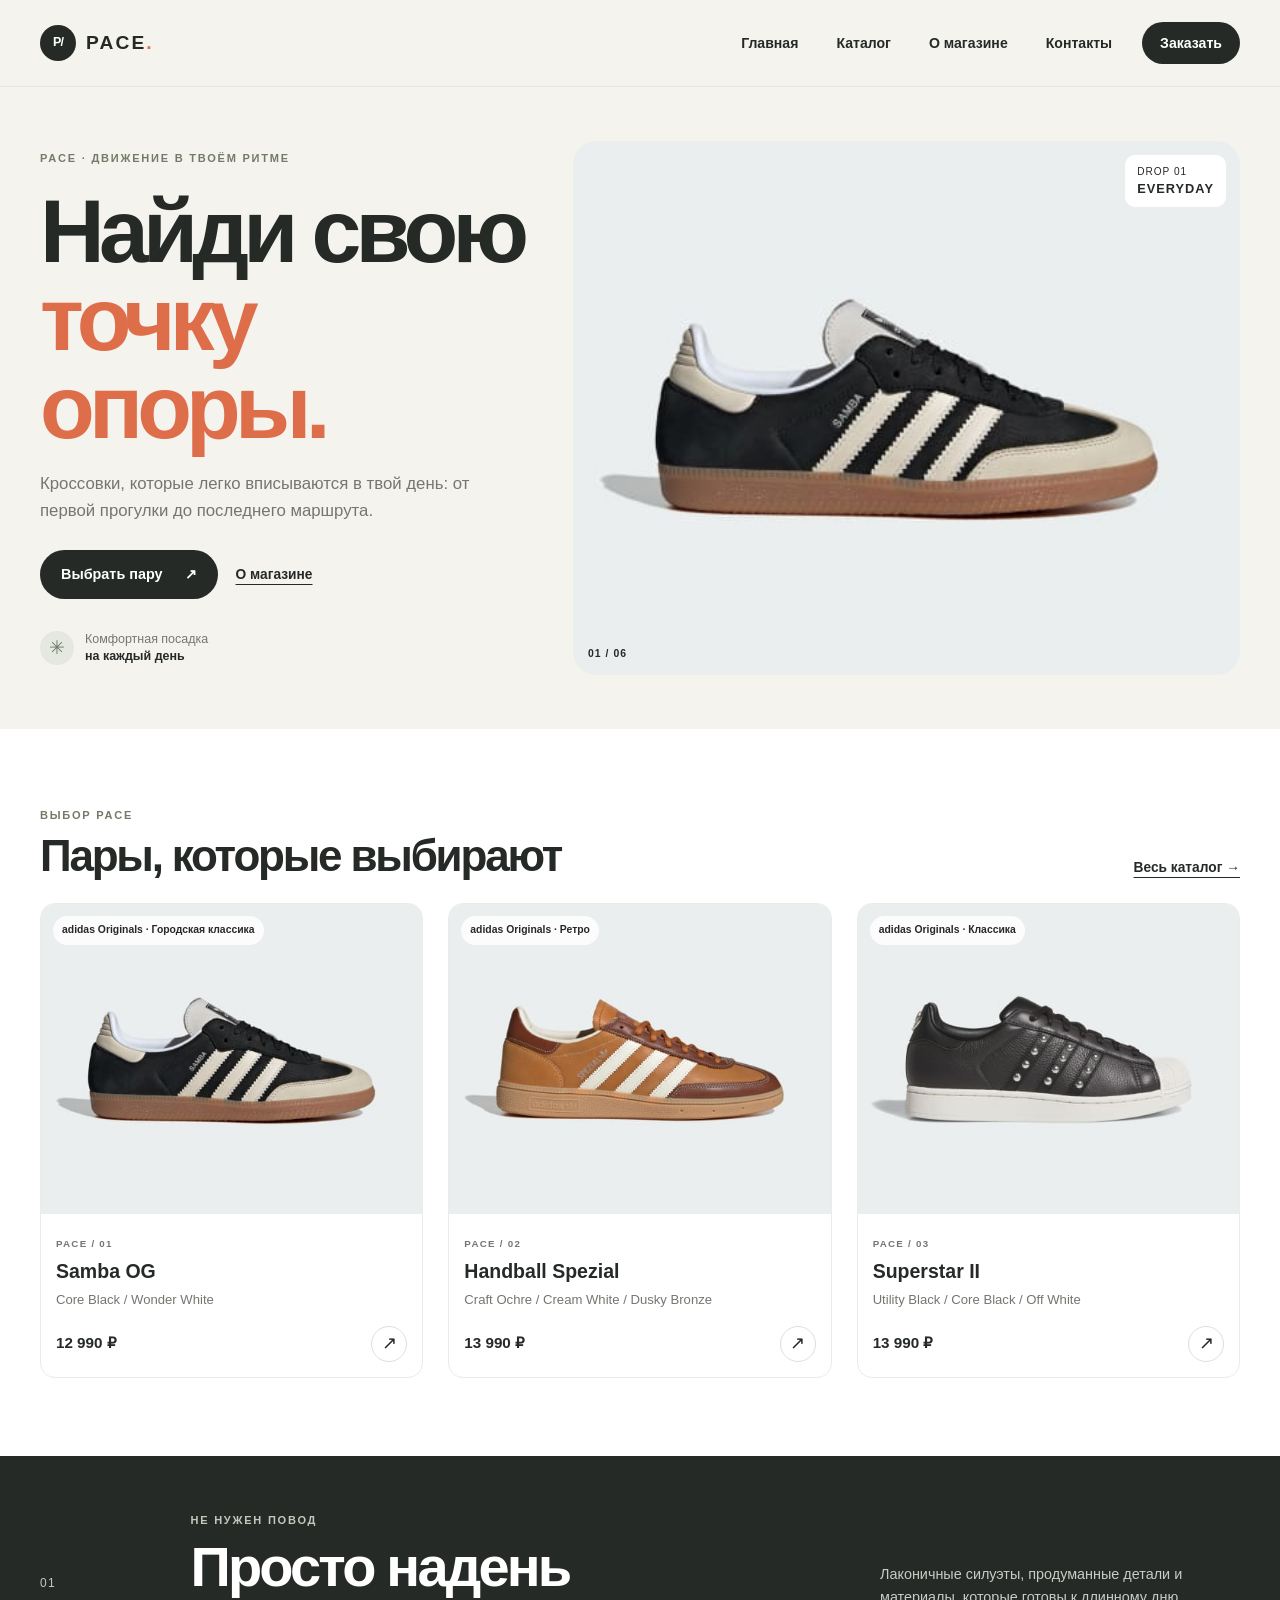
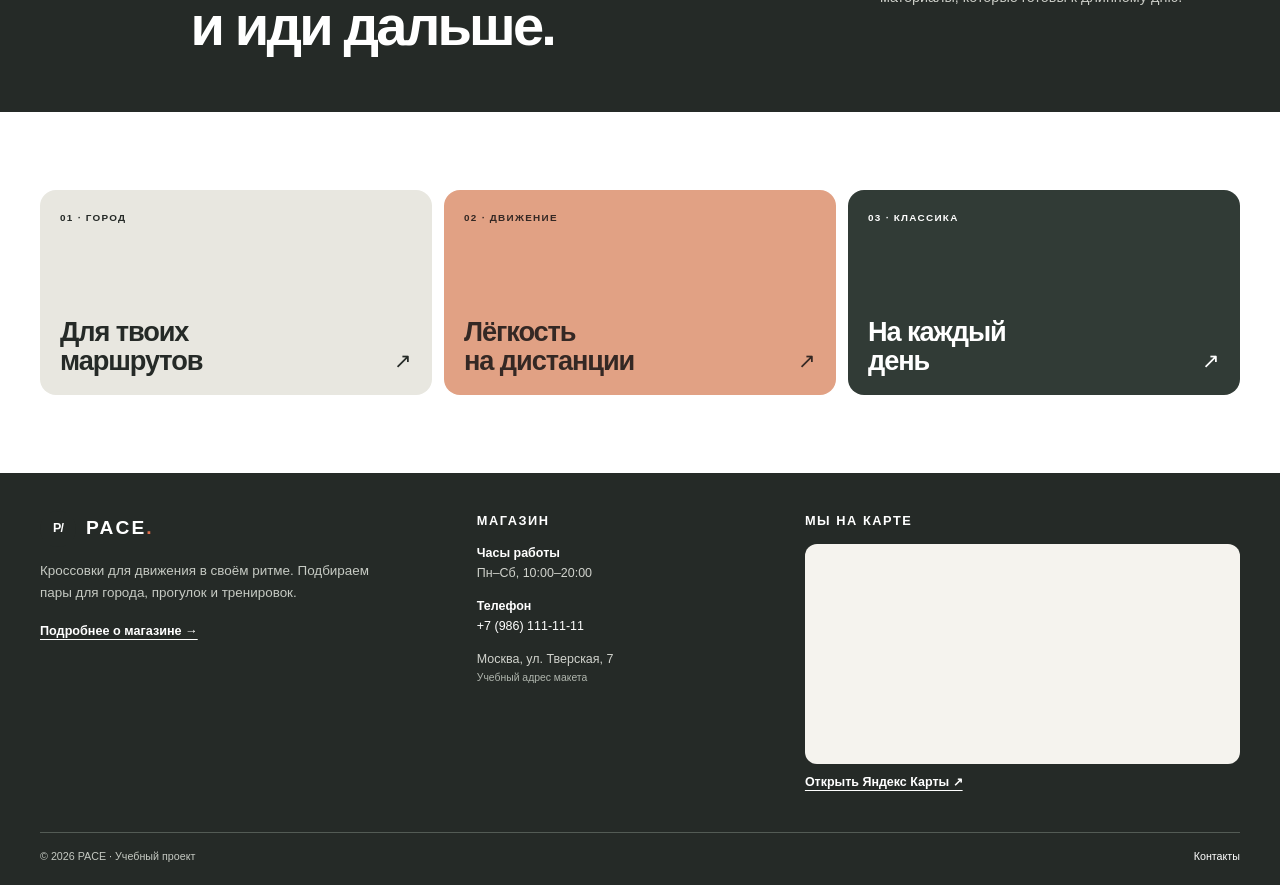
==== index.html @ 3c632826 "Build responsive PACE sneaker shop" ====
<!doctype html><html lang="ru"><head><meta charset="utf-8"><meta name="viewport" content="width=device-width, initial-scale=1"><meta name="theme-color" content="#f5f3ee"><meta name="description" content="PACE — кроссовки для города и активной жизни"><title>Кроссовки для своего ритма — PACE</title><link rel="stylesheet" href="css/style.css"><link rel="stylesheet" href="css/responsive.css"></head><body><header class="site-header"><div class="container header-inner"><a class="brand" href="index.html" aria-label="PACE — главная"><span class="brand-mark">P/</span><span>PACE<span class="brand-dot">.</span></span></a><button class="menu-toggle" type="button" aria-expanded="false" aria-controls="site-nav" aria-label="Открыть меню"><span></span><span></span></button><nav class="site-nav" id="site-nav" aria-label="Главная навигация"><a href="index.html">Главная</a><a href="catalog.html">Каталог</a><a href="about.html">О магазине</a><a href="contacts.html">Контакты</a><a class="nav-order" href="order.html">Заказать</a></nav></div></header><main><section class="hero"><div class="container hero-layout"><div class="hero-copy"><span class="eyebrow">PACE · ДВИЖЕНИЕ В ТВОЁМ РИТМЕ</span><h1>Найди свою<br><em>точку опоры.</em></h1><p>Кроссовки, которые легко вписываются в твой день: от первой прогулки до последнего маршрута.</p><div class="hero-actions"><a class="button button-dark" href="catalog.html">Выбрать пару <span aria-hidden="true">↗</span></a><a class="text-link" href="about.html">О магазине</a></div><div class="hero-note"><span class="note-mark">✳</span><span>Комфортная посадка<br><strong>на каждый день</strong></span></div></div><div class="hero-visual"><picture><source media="(min-width: 768px)" srcset="images/real/adidas-samba-og.jpg"><img src="images/real/hoka-clifton-10.jpg" alt="Официальная фотография кроссовок из каталога PACE" width="720" height="600" fetchpriority="high"></picture><span class="hero-tag">DROP 01<br><b>EVERYDAY</b></span><span class="hero-index">01 / 06</span></div></div></section><section class="section-block"><div class="container"><div class="section-heading"><div><span class="eyebrow">ВЫБОР PACE</span><h2>Пары, которые выбирают</h2></div><a class="text-link" href="catalog.html">Весь каталог →</a></div><div class="product-grid" data-featured></div></div></section><section class="story-band"><div class="container story-layout"><span class="story-number">01</span><div><span class="eyebrow">НЕ НУЖЕН ПОВОД</span><h2>Просто надень<br>и иди дальше.</h2></div><p>Лаконичные силуэты, продуманные детали и материалы, которые готовы к длинному дню.</p></div></section><section class="section-block"><div class="container category-grid"><a class="category-tile category-light" href="catalog.html?type=городские"><span>01 · ГОРОД</span><b>Для твоих<br>маршрутов</b><span class="tile-arrow">↗</span></a><a class="category-tile category-orange" href="catalog.html?type=беговые"><span>02 · ДВИЖЕНИЕ</span><b>Лёгкость<br>на дистанции</b><span class="tile-arrow">↗</span></a><a class="category-tile category-dark" href="catalog.html?type=классика"><span>03 · КЛАССИКА</span><b>На каждый<br>день</b><span class="tile-arrow">↗</span></a></div></section></main><footer class="site-footer"><div class="container footer-grid"><div class="footer-about"><a class="brand footer-brand" href="index.html"><span class="brand-mark">P/</span><span>PACE<span class="brand-dot">.</span></span></a><p>Кроссовки для движения в своём ритме. Подбираем пары для города, прогулок и тренировок.</p><a class="footer-more" href="about.html">Подробнее о магазине →</a></div><div class="footer-details"><h2>Магазин</h2><p><strong>Часы работы</strong><br>Пн–Сб, 10:00–20:00</p><p><strong>Телефон</strong><br><a href="tel:+79861111111">+7 (986) 111-11-11</a></p><p class="demo-address">Москва, ул. Тверская, 7 <small>Учебный адрес макета</small></p></div><div class="footer-map"><h2>Мы на карте</h2><iframe title="Демонстрационная точка магазина PACE на Яндекс Картах" src="https://yandex.ru/map-widget/v1/?ll=37.6058%2C55.7602&z=15&mode=search&text=Москва%2C%20улица%20Тверская%2C%207" loading="lazy" referrerpolicy="no-referrer-when-downgrade"></iframe><a href="https://yandex.ru/maps/?ll=37.6058%2C55.7602&z=15&text=Москва%2C%20улица%20Тверская%2C%207" target="_blank" rel="noopener noreferrer">Открыть Яндекс Карты ↗</a></div><div class="footer-bottom"><span>© 2026 PACE · Учебный проект</span><a href="contacts.html">Контакты</a></div></div></footer><script src="js/main.js"></script></body></html>
---- css/style.css ----
:root{--ink:#252a27;--muted:#747770;--paper:#f5f3ee;--white:#fff;--line:#dfddd5;--accent:#de6d49;--accent-dark:#b84f32;--olive:#727b67;--max:1200px;--space:1.25rem}*{box-sizing:border-box}html{scroll-behavior:smooth}body{margin:0;background:var(--white);color:var(--ink);font-family:Arial,Helvetica,sans-serif;font-size:16px;line-height:1.6}img,picture{max-width:100%}img{height:auto;display:block}a{color:inherit}button,input,select,textarea{font:inherit}button,a{-webkit-tap-highlight-color:transparent}.container{width:min(calc(100% - 36px),var(--max));margin-inline:auto}.site-header{position:relative;z-index:10;background:var(--paper);border-bottom:1px solid #e8e5de}.header-inner{min-height:76px;display:flex;align-items:center;justify-content:space-between;gap:20px}.brand{display:inline-flex;align-items:center;gap:10px;text-decoration:none;font-weight:800;font-size:1.2rem;letter-spacing:.11em}.brand-mark{display:grid;place-items:center;width:36px;height:36px;border-radius:50%;background:var(--ink);color:white;font-size:.78rem;letter-spacing:-.08em}.brand-dot{color:var(--accent)}.menu-toggle{width:44px;height:44px;border:1px solid var(--line);background:transparent;border-radius:50%;display:grid;place-content:center;gap:5px;cursor:pointer}.menu-toggle span{display:block;width:17px;height:2px;background:var(--ink)}.site-nav{display:none;position:absolute;top:100%;left:0;right:0;background:var(--paper);padding:16px 18px 22px;border-bottom:1px solid var(--line);box-shadow:0 12px 20px #252a2710}.site-nav.is-open{display:grid;gap:3px}.site-nav a{padding:11px 10px;text-decoration:none;font-size:.94rem;font-weight:700}.site-nav a:hover,.site-nav a:focus-visible{color:var(--accent-dark)}.site-nav .nav-order{background:var(--ink);color:white;border-radius:999px;text-align:center;margin-top:6px}.hero{background:var(--paper);overflow:hidden}.hero-layout{display:grid;gap:18px;padding-block:46px 30px}.hero-copy{max-width:540px}.eyebrow{display:block;color:var(--olive);font-size:.69rem;font-weight:800;letter-spacing:.16em;text-transform:uppercase}.hero h1,.page-intro h1{font-size:clamp(2.8rem,12vw,5.3rem);line-height:.98;letter-spacing:-.065em;margin:20px 0}.hero h1 em{font-style:normal;color:var(--accent)}.hero-copy>p,.page-intro p{color:var(--muted);max-width:460px;font-size:1rem}.hero-actions{display:flex;align-items:center;flex-wrap:wrap;gap:18px;margin-top:25px}.button{min-height:48px;padding:12px 20px;border:1px solid transparent;border-radius:999px;display:inline-flex;justify-content:center;align-items:center;gap:22px;text-decoration:none;font-size:.9rem;font-weight:800;cursor:pointer}.button-dark{background:var(--ink);color:white}.button-dark:hover,.button-dark:focus-visible{background:var(--accent-dark);color:white}.text-link{color:var(--ink);font-size:.86rem;font-weight:700;text-underline-offset:5px}.hero-note{display:flex;align-items:center;gap:11px;margin-top:32px;font-size:.78rem;color:var(--muted);line-height:1.35}.hero-note strong{color:var(--ink)}.note-mark{width:34px;height:34px;display:grid;place-items:center;border-radius:50%;background:#e5e8df;color:var(--olive);font-size:1.2rem}.hero-visual{position:relative;min-width:0}.hero-visual img{width:100%;border-radius:24px}.hero-tag{position:absolute;right:14px;top:14px;padding:9px 12px;background:var(--white);border-radius:10px;font-size:.63rem;line-height:1.5;letter-spacing:.1em}.hero-tag b{font-size:.8rem}.hero-index{position:absolute;bottom:12px;left:15px;font-size:.65rem;font-weight:800;letter-spacing:.1em}.section-block{padding-block:54px}.section-heading{display:flex;align-items:end;justify-content:space-between;gap:14px;margin-bottom:24px}.section-heading h2,.story-layout h2,.values-grid h2,.faq-block h2{font-size:clamp(1.8rem,7vw,2.75rem);line-height:1.05;letter-spacing:-.05em;margin:9px 0 0}.section-heading .text-link{white-space:nowrap}.product-grid{display:grid;grid-template-columns:1fr;gap:18px}.product-card{min-width:0;background:var(--white);border:1px solid #ecebe6;border-radius:15px;overflow:hidden;transition:transform .18s,box-shadow .18s}.product-card:hover{transform:translateY(-3px);box-shadow:0 14px 32px #1d292016}.product-image{display:block;position:relative;overflow:hidden;background:var(--paper)}.product-image picture,.product-image img{display:block;width:100%}.product-image img{width:100%;aspect-ratio:1.23;object-fit:cover}.product-category{position:absolute;left:12px;top:12px;padding:6px 9px;border-radius:999px;background:#ffffffd9;font-size:.65rem;font-weight:700}.product-card-info{padding:15px}.product-code{color:var(--muted);font-size:.61rem;font-weight:800;letter-spacing:.13em}.product-card h2{font-size:1.22rem;line-height:1.1;margin:6px 0}.product-card h2 a{text-decoration:none}.product-card-info p{margin:0;color:var(--muted);font-size:.82rem}.product-card-bottom{display:flex;align-items:center;justify-content:space-between;margin-top:16px}.product-card-bottom strong{font-size:.95rem}.round-link{display:grid;place-items:center;width:36px;height:36px;border:1px solid var(--line);border-radius:50%;text-decoration:none;font-size:1.1rem}.round-link:hover{background:var(--ink);color:white}.story-band{background:var(--ink);color:white;padding-block:42px}.story-layout{display:grid;gap:12px}.story-layout .eyebrow{color:#c3c8bd}.story-layout h2{font-size:clamp(2.15rem,9vw,3.5rem)}.story-number{font-size:.75rem;color:#c3c8bd;letter-spacing:.12em}.story-layout>p{margin:5px 0 0;max-width:360px;color:#c9cbc5;font-size:.9rem}.category-grid{display:grid;gap:12px}.category-tile{position:relative;min-height:180px;padding:20px;border-radius:16px;display:flex;flex-direction:column;align-items:flex-start;justify-content:space-between;text-decoration:none;overflow:hidden}.category-tile>span:first-child{font-size:.62rem;font-weight:800;letter-spacing:.13em}.category-tile b{font-size:1.7rem;line-height:1.04;letter-spacing:-.04em}.category-light{background:#e8e7e0}.category-orange{background:#e1a184;color:#342824}.category-dark{background:#313b36;color:white}.tile-arrow{position:absolute;right:20px;bottom:18px;font-size:1.3rem}.page-intro{background:var(--paper);padding-block:38px 34px}.page-intro h1{font-size:clamp(2.4rem,10vw,4rem);margin-block:12px}.page-intro p{margin-bottom:0}.catalog-layout{display:grid;gap:30px}.filter-panel{padding:18px;background:var(--paper);border:1px solid var(--line);border-radius:14px;align-self:start}.filter-head{display:flex;align-items:center;justify-content:space-between;margin-bottom:15px}.filter-head h2{font-size:1.25rem;margin:0}.reset-button{border:0;background:transparent;text-decoration:underline;text-underline-offset:3px;color:var(--muted);font-size:.76rem;cursor:pointer}.field-label,.form-group>label,.filter-group legend{display:block;margin:16px 0 6px;font-size:.8rem;font-weight:800}.field-control{width:100%;min-height:46px;padding:10px 12px;border:1px solid #cfcec7;border-radius:8px;background:white;color:var(--ink)}.field-control:focus{outline:3px solid #de6d4940;border-color:var(--accent-dark)}.filter-group{border:0;padding:0;margin:14px 0}.filter-group legend{margin-bottom:7px}.filter-group label{display:flex;align-items:center;gap:9px;margin:8px 0;color:#555b56;font-size:.86rem}.filter-group input,.consent input,.radio-row input{accent-color:var(--accent-dark);width:17px;height:17px}.size-filter{display:flex;flex-wrap:wrap;gap:7px}.size-filter button{width:41px;height:38px;border:1px solid var(--line);border-radius:7px;background:white;cursor:pointer}.size-filter button.is-selected{border-color:var(--ink);background:var(--ink);color:white}.catalog-toolbar{display:flex;align-items:baseline;justify-content:space-between;gap:10px;margin-bottom:14px}.catalog-toolbar p{margin:0;font-size:.83rem;font-weight:800}.catalog-toolbar span{font-size:.65rem;color:var(--muted);text-align:right}.empty-state{grid-column:1/-1;padding:32px 10px;text-align:center;color:var(--muted);background:var(--paper);border-radius:12px}.product-page{padding-top:30px}.back-link{display:inline-block;margin-bottom:18px;color:var(--muted);font-size:.84rem;text-decoration:none}.product-detail{display:grid;gap:25px}.product-detail-image{background:var(--paper);border-radius:20px;overflow:hidden}.product-detail-image img{width:100%;aspect-ratio:1.2;object-fit:cover}.product-detail-copy h1{font-size:clamp(2.4rem,10vw,4rem);letter-spacing:-.055em;line-height:1;margin:12px 0}.product-detail-color{color:var(--muted);margin:0}.product-description{max-width:540px;margin:20px 0;color:#535852}.detail-price{display:block;font-size:1.4rem;margin:16px 0}.detail-sizes{margin:0 0 18px;font-size:.85rem}.product-note{font-size:.75rem;color:var(--muted)}.specs-section{margin-top:36px}.specs-section h2{font-size:1.6rem;margin:6px 0 14px}.table-wrapper{max-width:100%;overflow-x:auto;-webkit-overflow-scrolling:touch;border:1px solid var(--line);border-radius:10px}.product-table{width:100%;min-width:560px;border-collapse:collapse;font-size:.85rem}.product-table th,.product-table td{padding:12px 14px;border-bottom:1px solid var(--line);text-align:left}.product-table tr:last-child th,.product-table tr:last-child td{border-bottom:0}.product-table th{width:42%;background:var(--paper);font-weight:700}.order-layout{display:grid;gap:24px}.order-aside{padding:24px;border-radius:16px;background:var(--ink);color:white}.order-aside .eyebrow{color:#c5c9bd}.order-aside h2{font-size:2rem;line-height:1.05;letter-spacing:-.04em;margin:14px 0}.order-aside>p{color:#c9cbc5;font-size:.9rem}.order-aside .text-link{display:inline-block;color:white;margin-top:18px}.order-summary{display:grid;gap:3px;margin-top:24px;padding:14px;border:1px solid #626962;border-radius:10px}.order-summary span{font-size:.68rem;color:#c9cbc5}.order-summary strong{font-size:.93rem}.order-form{display:grid;grid-template-columns:1fr;gap:4px;padding:20px;border:1px solid var(--line);border-radius:15px}.form-group{min-width:0;margin:0}.form-group>label,.form-group legend{margin:7px 0}.form-group label span{font-weight:400;color:var(--muted)}.form-group .field-control{min-height:48px}.form-group textarea{resize:vertical}.error-message{display:none;color:#b44335;font-size:.72rem;margin-top:4px}.was-validated :invalid~.error-message{display:block}.radio-row{display:flex;gap:18px;flex-wrap:wrap}.radio-row label{display:flex;align-items:center;gap:8px;font-size:.85rem}.consent{display:flex;align-items:flex-start;gap:9px;margin:12px 0;font-size:.78rem}.consent input{flex:0 0 auto;margin-top:2px}.form-note{margin:0;text-align:center;color:var(--muted);font-size:.7rem}.form-success{padding:12px;border-radius:8px;background:#e3eee4;color:#264c33;font-size:.84rem}.about-layout{display:grid;gap:30px;align-items:center}.about-copy h2{font-size:clamp(2.2rem,9vw,3.3rem);line-height:1.02;letter-spacing:-.05em;margin:14px 0}.about-copy p{max-width:600px;color:#5f645f}.about-card{position:relative;min-height:290px;padding:22px;border-radius:18px;background:#e7e2d8;overflow:hidden}.about-card-top{position:relative;z-index:1;font-size:.67rem;font-weight:800;letter-spacing:.13em}.about-swoosh{position:absolute;right:20px;top:16px;color:#df6d49;font-size:13rem;font-weight:900;line-height:1;letter-spacing:-.15em}.about-card p{position:absolute;bottom:12px;left:22px;font-size:1.25rem;font-weight:800;line-height:1.1}.values-section{background:var(--paper)}.values-grid{display:grid;gap:22px}.values-grid article{border-top:1px solid #ceccc4;padding-top:14px}.values-grid article>span{font-size:.72rem;color:var(--accent-dark);font-weight:800}.values-grid h2{font-size:1.35rem;margin:9px 0}.values-grid p{margin:0;color:var(--muted);font-size:.86rem}.contact-layout{display:grid;gap:25px}.contact-copy h2{font-size:1.8rem;margin:0 0 20px}.contact-item{display:grid;gap:3px;padding:14px 0;border-bottom:1px solid var(--line)}.contact-item>span{font-size:.65rem;letter-spacing:.13em;font-weight:800;color:var(--muted)}.contact-item a,.contact-item strong{font-size:1rem;text-decoration:none}.contact-item small{font-size:.72rem;color:var(--muted)}.contact-copy .button{margin-top:22px}.contact-map iframe,.footer-map iframe{display:block;width:100%;height:300px;border:0;border-radius:12px;background:var(--paper)}.contact-map>a,.footer-map>a{display:inline-block;margin-top:9px;font-size:.78rem;font-weight:700;text-underline-offset:4px}.faq-block{background:var(--paper)}.faq-block h2{margin-bottom:20px}.faq-block details{padding:15px 0;border-top:1px solid var(--line)}.faq-block summary{font-weight:700;cursor:pointer}.faq-block details p{color:var(--muted);font-size:.86rem;margin-bottom:0}.site-footer{background:var(--ink);color:white;padding-block:38px 20px}.footer-grid{display:grid;gap:26px}.footer-brand{color:white}.footer-about p{max-width:360px;color:#c6cac3;font-size:.84rem}.footer-more{font-size:.79rem;color:white;font-weight:700;text-underline-offset:4px}.footer-details h2,.footer-map h2{font-size:.8rem;letter-spacing:.12em;text-transform:uppercase;margin:0 0 13px}.footer-details p{margin:0 0 13px;color:#d1d3cd;font-size:.78rem}.footer-details strong{color:white}.footer-details a{color:white;text-decoration:none}.demo-address small{display:block;color:#afb5ad;font-size:.65rem}.footer-map iframe{height:220px}.footer-map>a{color:white}.footer-bottom{display:flex;justify-content:space-between;gap:10px;padding-top:15px;border-top:1px solid #535b55;color:#c5c9c2;font-size:.67rem}.footer-bottom a{color:white;text-decoration:none}
---- css/responsive.css ----
/* Mobile First breakpoints: layout grows from one column to wider grids. */
@media (min-width: 480px){:root{--space:1.5rem}.container{width:min(calc(100% - 48px),var(--max))}.hero-layout{padding-top:54px}.product-grid{grid-template-columns:repeat(2,minmax(0,1fr));gap:20px}.category-grid{grid-template-columns:repeat(2,minmax(0,1fr))}.category-tile:last-child{grid-column:1/-1}.footer-grid{grid-template-columns:1fr 1fr}.footer-about{grid-column:1/-1}.footer-map{grid-column:1/-1}.footer-bottom{grid-column:1/-1}}
@media (min-width: 768px){.container{width:min(calc(100% - 64px),var(--max))}.menu-toggle{display:none}.header-inner{min-height:86px}.site-nav{position:static;display:flex;align-items:center;gap:3px;padding:0;border:0;box-shadow:none;background:transparent}.site-nav a{padding:10px 12px;font-size:.82rem}.site-nav .nav-order{margin:0 0 0 6px;padding-inline:18px}.hero-layout{grid-template-columns:.9fr 1.1fr;align-items:center;gap:22px;padding-block:45px}.hero h1{font-size:clamp(3.5rem,7vw,5.6rem)}.hero-copy>p{font-size:1.05rem}.hero-visual img{aspect-ratio:1.16;object-fit:cover}.section-block{padding-block:68px}.product-grid{grid-template-columns:repeat(3,minmax(0,1fr));gap:22px}.category-grid{grid-template-columns:repeat(3,minmax(0,1fr))}.category-tile:last-child{grid-column:auto}.category-tile{min-height:205px}.story-layout{grid-template-columns:.25fr 1fr 1fr;align-items:center;gap:22px}.story-layout>p{justify-self:end}.page-intro{padding-block:50px}.catalog-layout{grid-template-columns:230px minmax(0,1fr);align-items:start;gap:26px}.filter-panel{position:sticky;top:18px}.product-detail{grid-template-columns:1fr .9fr;align-items:center;gap:34px}.product-detail-image img{aspect-ratio:1.1}.specs-section{grid-column:1/-1}.order-layout{grid-template-columns:.8fr 1.2fr;align-items:start;gap:28px}.order-aside{position:sticky;top:20px}.order-form{grid-template-columns:repeat(2,minmax(0,1fr));column-gap:14px;padding:24px}.form-wide{grid-column:1/-1}.about-layout{grid-template-columns:1.05fr .95fr;gap:48px}.about-card{min-height:360px}.values-grid{grid-template-columns:repeat(3,minmax(0,1fr));gap:25px}.contact-layout{grid-template-columns:.75fr 1.25fr;gap:40px;align-items:start}.contact-map iframe{height:380px}.footer-grid{grid-template-columns:1.1fr .8fr 1.2fr;gap:24px}.footer-about{grid-column:auto}.footer-map{grid-column:auto}.footer-bottom{grid-column:1/-1}}
@media (min-width: 1024px){.container{width:min(calc(100% - 80px),var(--max))}.site-nav{gap:10px}.site-nav a{font-size:.88rem;padding-inline:14px}.hero-layout{grid-template-columns:.85fr 1.15fr;gap:40px;padding-block:54px}.hero-visual img{aspect-ratio:1.25}.product-grid{grid-template-columns:repeat(3,minmax(0,1fr));gap:25px}.catalog-layout{grid-template-columns:250px minmax(0,1fr);gap:36px}.section-block{padding-block:78px}.story-band{padding-block:56px}.footer-grid{gap:38px}}
@media (min-width: 1440px){:root{--max:1280px}.hero-layout{padding-block:68px}.product-grid{grid-template-columns:repeat(4,minmax(0,1fr))}.category-tile{min-height:235px}.section-block{padding-block:88px}}
@media (prefers-reduced-motion: reduce){html{scroll-behavior:auto}*,*::before,*::after{transition-duration:.01ms!important;animation-duration:.01ms!important}}
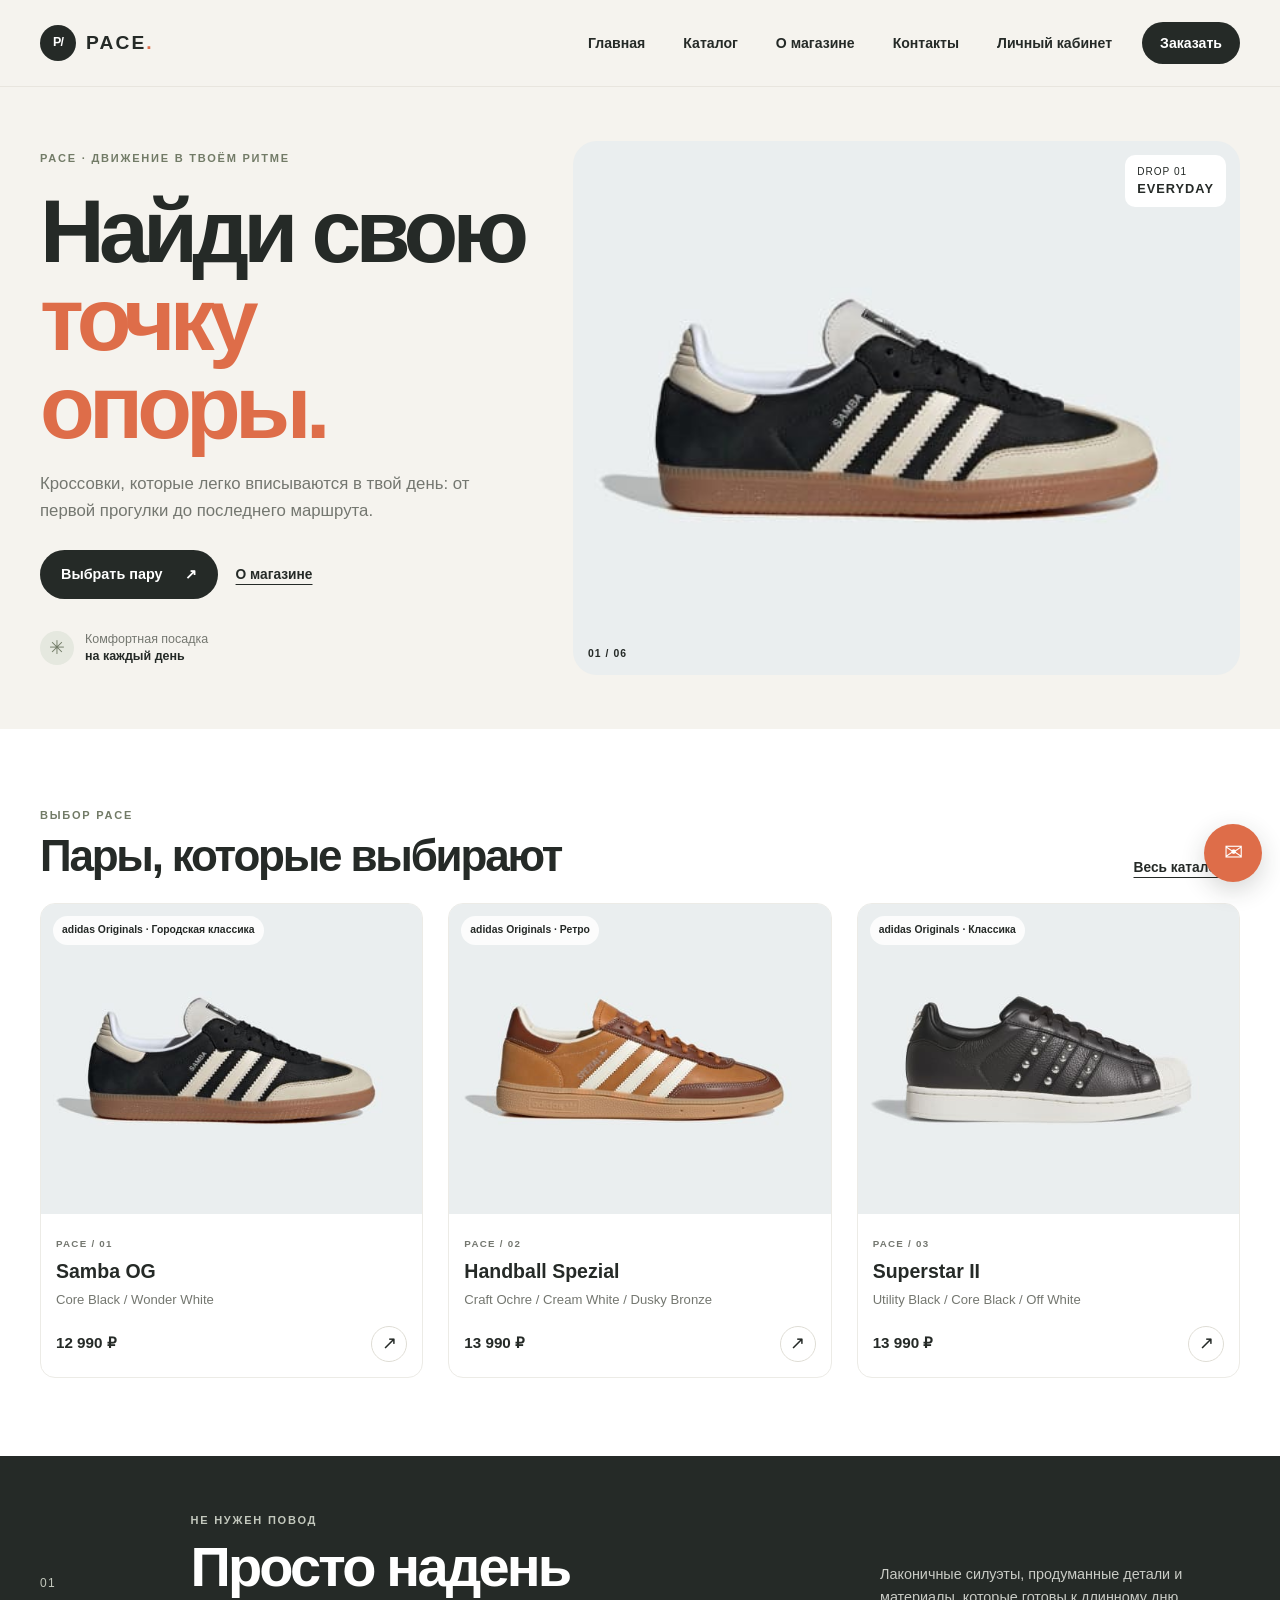
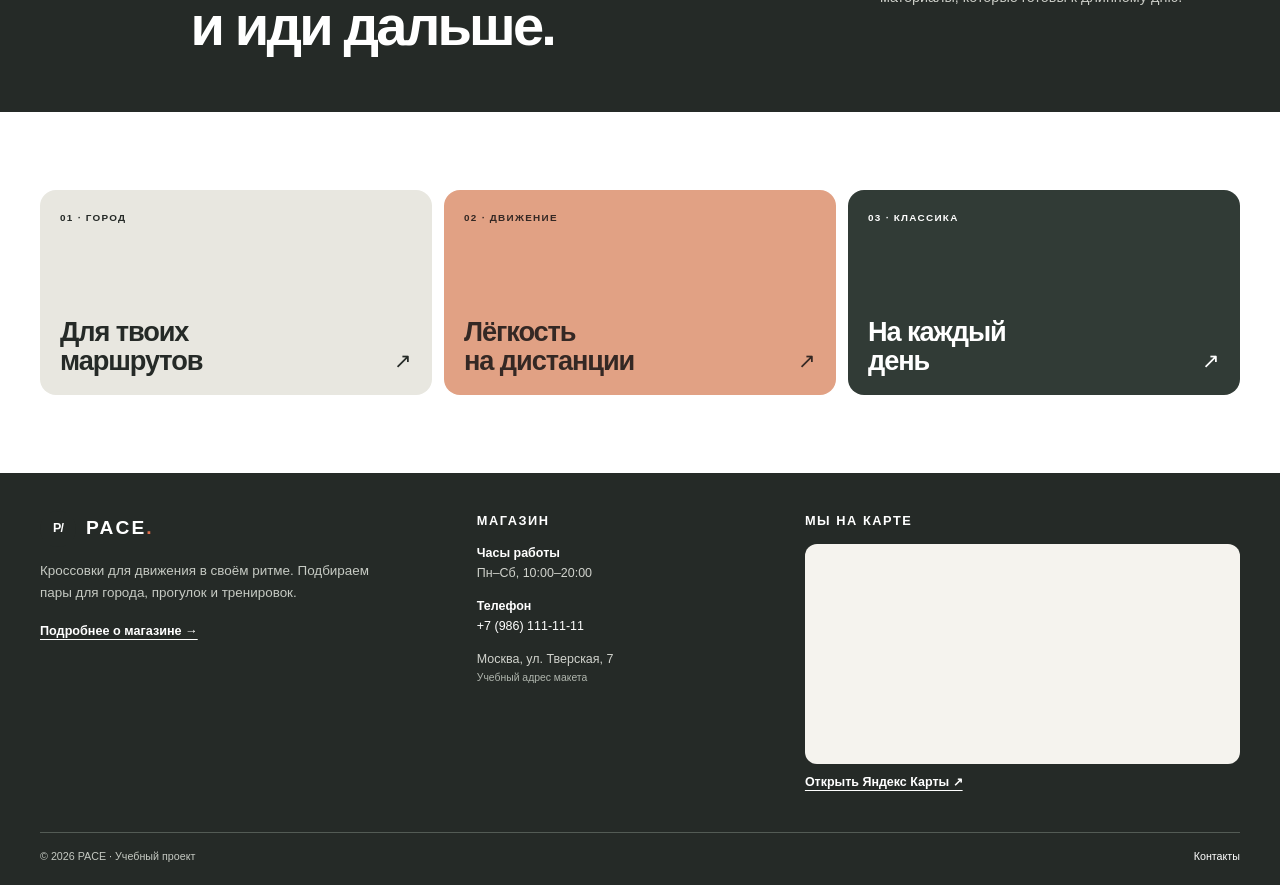
==== commit 321194ab: "Add demo account, chat, and hover motion" ====
--- a/index.html
+++ b/index.html
@@ -1 +1 @@
-<!doctype html><html lang="ru"><head><meta charset="utf-8"><meta name="viewport" content="width=device-width, initial-scale=1"><meta name="theme-color" content="#f5f3ee"><meta name="description" content="PACE — кроссовки для города и активной жизни"><title>Кроссовки для своего ритма — PACE</title><link rel="stylesheet" href="css/style.css"><link rel="stylesheet" href="css/responsive.css"></head><body><header class="site-header"><div class="container header-inner"><a class="brand" href="index.html" aria-label="PACE — главная"><span class="brand-mark">P/</span><span>PACE<span class="brand-dot">.</span></span></a><button class="menu-toggle" type="button" aria-expanded="false" aria-controls="site-nav" aria-label="Открыть меню"><span></span><span></span></button><nav class="site-nav" id="site-nav" aria-label="Главная навигация"><a href="index.html">Главная</a><a href="catalog.html">Каталог</a><a href="about.html">О магазине</a><a href="contacts.html">Контакты</a><a class="nav-order" href="order.html">Заказать</a></nav></div></header><main><section class="hero"><div class="container hero-layout"><div class="hero-copy"><span class="eyebrow">PACE · ДВИЖЕНИЕ В ТВОЁМ РИТМЕ</span><h1>Найди свою<br><em>точку опоры.</em></h1><p>Кроссовки, которые легко вписываются в твой день: от первой прогулки до последнего маршрута.</p><div class="hero-actions"><a class="button button-dark" href="catalog.html">Выбрать пару <span aria-hidden="true">↗</span></a><a class="text-link" href="about.html">О магазине</a></div><div class="hero-note"><span class="note-mark">✳</span><span>Комфортная посадка<br><strong>на каждый день</strong></span></div></div><div class="hero-visual"><picture><source media="(min-width: 768px)" srcset="images/real/adidas-samba-og.jpg"><img src="images/real/hoka-clifton-10.jpg" alt="Официальная фотография кроссовок из каталога PACE" width="720" height="600" fetchpriority="high"></picture><span class="hero-tag">DROP 01<br><b>EVERYDAY</b></span><span class="hero-index">01 / 06</span></div></div></section><section class="section-block"><div class="container"><div class="section-heading"><div><span class="eyebrow">ВЫБОР PACE</span><h2>Пары, которые выбирают</h2></div><a class="text-link" href="catalog.html">Весь каталог →</a></div><div class="product-grid" data-featured></div></div></section><section class="story-band"><div class="container story-layout"><span class="story-number">01</span><div><span class="eyebrow">НЕ НУЖЕН ПОВОД</span><h2>Просто надень<br>и иди дальше.</h2></div><p>Лаконичные силуэты, продуманные детали и материалы, которые готовы к длинному дню.</p></div></section><section class="section-block"><div class="container category-grid"><a class="category-tile category-light" href="catalog.html?type=городские"><span>01 · ГОРОД</span><b>Для твоих<br>маршрутов</b><span class="tile-arrow">↗</span></a><a class="category-tile category-orange" href="catalog.html?type=беговые"><span>02 · ДВИЖЕНИЕ</span><b>Лёгкость<br>на дистанции</b><span class="tile-arrow">↗</span></a><a class="category-tile category-dark" href="catalog.html?type=классика"><span>03 · КЛАССИКА</span><b>На каждый<br>день</b><span class="tile-arrow">↗</span></a></div></section></main><footer class="site-footer"><div class="container footer-grid"><div class="footer-about"><a class="brand footer-brand" href="index.html"><span class="brand-mark">P/</span><span>PACE<span class="brand-dot">.</span></span></a><p>Кроссовки для движения в своём ритме. Подбираем пары для города, прогулок и тренировок.</p><a class="footer-more" href="about.html">Подробнее о магазине →</a></div><div class="footer-details"><h2>Магазин</h2><p><strong>Часы работы</strong><br>Пн–Сб, 10:00–20:00</p><p><strong>Телефон</strong><br><a href="tel:+79861111111">+7 (986) 111-11-11</a></p><p class="demo-address">Москва, ул. Тверская, 7 <small>Учебный адрес макета</small></p></div><div class="footer-map"><h2>Мы на карте</h2><iframe title="Демонстрационная точка магазина PACE на Яндекс Картах" src="https://yandex.ru/map-widget/v1/?ll=37.6058%2C55.7602&z=15&mode=search&text=Москва%2C%20улица%20Тверская%2C%207" loading="lazy" referrerpolicy="no-referrer-when-downgrade"></iframe><a href="https://yandex.ru/maps/?ll=37.6058%2C55.7602&z=15&text=Москва%2C%20улица%20Тверская%2C%207" target="_blank" rel="noopener noreferrer">Открыть Яндекс Карты ↗</a></div><div class="footer-bottom"><span>© 2026 PACE · Учебный проект</span><a href="contacts.html">Контакты</a></div></div></footer><script src="js/main.js"></script></body></html>+<!doctype html><html lang="ru"><head><meta charset="utf-8"><meta name="viewport" content="width=device-width, initial-scale=1"><meta name="theme-color" content="#f5f3ee"><meta name="description" content="PACE — кроссовки для города и активной жизни"><title>Кроссовки для своего ритма — PACE</title><link rel="icon" href="images/pace-favicon.svg" type="image/svg+xml"><link rel="stylesheet" href="css/style.css"><link rel="stylesheet" href="css/responsive.css"></head><body><header class="site-header"><div class="container header-inner"><a class="brand" href="index.html" aria-label="PACE — главная"><span class="brand-mark">P/</span><span>PACE<span class="brand-dot">.</span></span></a><button class="menu-toggle" type="button" aria-expanded="false" aria-controls="site-nav" aria-label="Открыть меню"><span></span><span></span></button><nav class="site-nav" id="site-nav" aria-label="Главная навигация"><a href="index.html">Главная</a><a href="catalog.html">Каталог</a><a href="about.html">О магазине</a><a href="contacts.html">Контакты</a><a href="account.html">Личный кабинет</a><a class="nav-order" href="order.html">Заказать</a></nav></div></header><main><section class="hero"><div class="container hero-layout"><div class="hero-copy"><span class="eyebrow">PACE · ДВИЖЕНИЕ В ТВОЁМ РИТМЕ</span><h1>Найди свою<br><em>точку опоры.</em></h1><p>Кроссовки, которые легко вписываются в твой день: от первой прогулки до последнего маршрута.</p><div class="hero-actions"><a class="button button-dark" href="catalog.html">Выбрать пару <span aria-hidden="true">↗</span></a><a class="text-link" href="about.html">О магазине</a></div><div class="hero-note"><span class="note-mark">✳</span><span>Комфортная посадка<br><strong>на каждый день</strong></span></div></div><div class="hero-visual"><picture><source media="(min-width: 768px)" srcset="images/real/adidas-samba-og.jpg"><img src="images/real/hoka-clifton-10.jpg" alt="Официальная фотография кроссовок из каталога PACE" width="720" height="600" fetchpriority="high"></picture><span class="hero-tag">DROP 01<br><b>EVERYDAY</b></span><span class="hero-index">01 / 06</span></div></div></section><section class="section-block"><div class="container"><div class="section-heading"><div><span class="eyebrow">ВЫБОР PACE</span><h2>Пары, которые выбирают</h2></div><a class="text-link" href="catalog.html">Весь каталог →</a></div><div class="product-grid" data-featured></div></div></section><section class="story-band"><div class="container story-layout"><span class="story-number">01</span><div><span class="eyebrow">НЕ НУЖЕН ПОВОД</span><h2>Просто надень<br>и иди дальше.</h2></div><p>Лаконичные силуэты, продуманные детали и материалы, которые готовы к длинному дню.</p></div></section><section class="section-block"><div class="container category-grid"><a class="category-tile category-light" href="catalog.html?type=городские"><span>01 · ГОРОД</span><b>Для твоих<br>маршрутов</b><span class="tile-arrow">↗</span></a><a class="category-tile category-orange" href="catalog.html?type=беговые"><span>02 · ДВИЖЕНИЕ</span><b>Лёгкость<br>на дистанции</b><span class="tile-arrow">↗</span></a><a class="category-tile category-dark" href="catalog.html?type=классика"><span>03 · КЛАССИКА</span><b>На каждый<br>день</b><span class="tile-arrow">↗</span></a></div></section></main><footer class="site-footer"><div class="container footer-grid"><div class="footer-about"><a class="brand footer-brand" href="index.html"><span class="brand-mark">P/</span><span>PACE<span class="brand-dot">.</span></span></a><p>Кроссовки для движения в своём ритме. Подбираем пары для города, прогулок и тренировок.</p><a class="footer-more" href="about.html">Подробнее о магазине →</a></div><div class="footer-details"><h2>Магазин</h2><p><strong>Часы работы</strong><br>Пн–Сб, 10:00–20:00</p><p><strong>Телефон</strong><br><a href="tel:+79861111111">+7 (986) 111-11-11</a></p><p class="demo-address">Москва, ул. Тверская, 7 <small>Учебный адрес макета</small></p></div><div class="footer-map"><h2>Мы на карте</h2><iframe title="Демонстрационная точка магазина PACE на Яндекс Картах" src="https://yandex.ru/map-widget/v1/?ll=37.6058%2C55.7602&z=15&mode=search&text=Москва%2C%20улица%20Тверская%2C%207" loading="lazy" referrerpolicy="no-referrer-when-downgrade"></iframe><a href="https://yandex.ru/maps/?ll=37.6058%2C55.7602&z=15&text=Москва%2C%20улица%20Тверская%2C%207" target="_blank" rel="noopener noreferrer">Открыть Яндекс Карты ↗</a></div><div class="footer-bottom"><span>© 2026 PACE · Учебный проект</span><a href="contacts.html">Контакты</a></div></div></footer><script src="js/main.js"></script></body></html>
--- a/css/style.css
+++ b/css/style.css
@@ -1 +1,6 @@
 :root{--ink:#252a27;--muted:#747770;--paper:#f5f3ee;--white:#fff;--line:#dfddd5;--accent:#de6d49;--accent-dark:#b84f32;--olive:#727b67;--max:1200px;--space:1.25rem}*{box-sizing:border-box}html{scroll-behavior:smooth}body{margin:0;background:var(--white);color:var(--ink);font-family:Arial,Helvetica,sans-serif;font-size:16px;line-height:1.6}img,picture{max-width:100%}img{height:auto;display:block}a{color:inherit}button,input,select,textarea{font:inherit}button,a{-webkit-tap-highlight-color:transparent}.container{width:min(calc(100% - 36px),var(--max));margin-inline:auto}.site-header{position:relative;z-index:10;background:var(--paper);border-bottom:1px solid #e8e5de}.header-inner{min-height:76px;display:flex;align-items:center;justify-content:space-between;gap:20px}.brand{display:inline-flex;align-items:center;gap:10px;text-decoration:none;font-weight:800;font-size:1.2rem;letter-spacing:.11em}.brand-mark{display:grid;place-items:center;width:36px;height:36px;border-radius:50%;background:var(--ink);color:white;font-size:.78rem;letter-spacing:-.08em}.brand-dot{color:var(--accent)}.menu-toggle{width:44px;height:44px;border:1px solid var(--line);background:transparent;border-radius:50%;display:grid;place-content:center;gap:5px;cursor:pointer}.menu-toggle span{display:block;width:17px;height:2px;background:var(--ink)}.site-nav{display:none;position:absolute;top:100%;left:0;right:0;background:var(--paper);padding:16px 18px 22px;border-bottom:1px solid var(--line);box-shadow:0 12px 20px #252a2710}.site-nav.is-open{display:grid;gap:3px}.site-nav a{padding:11px 10px;text-decoration:none;font-size:.94rem;font-weight:700}.site-nav a:hover,.site-nav a:focus-visible{color:var(--accent-dark)}.site-nav .nav-order{background:var(--ink);color:white;border-radius:999px;text-align:center;margin-top:6px}.hero{background:var(--paper);overflow:hidden}.hero-layout{display:grid;gap:18px;padding-block:46px 30px}.hero-copy{max-width:540px}.eyebrow{display:block;color:var(--olive);font-size:.69rem;font-weight:800;letter-spacing:.16em;text-transform:uppercase}.hero h1,.page-intro h1{font-size:clamp(2.8rem,12vw,5.3rem);line-height:.98;letter-spacing:-.065em;margin:20px 0}.hero h1 em{font-style:normal;color:var(--accent)}.hero-copy>p,.page-intro p{color:var(--muted);max-width:460px;font-size:1rem}.hero-actions{display:flex;align-items:center;flex-wrap:wrap;gap:18px;margin-top:25px}.button{min-height:48px;padding:12px 20px;border:1px solid transparent;border-radius:999px;display:inline-flex;justify-content:center;align-items:center;gap:22px;text-decoration:none;font-size:.9rem;font-weight:800;cursor:pointer}.button-dark{background:var(--ink);color:white}.button-dark:hover,.button-dark:focus-visible{background:var(--accent-dark);color:white}.text-link{color:var(--ink);font-size:.86rem;font-weight:700;text-underline-offset:5px}.hero-note{display:flex;align-items:center;gap:11px;margin-top:32px;font-size:.78rem;color:var(--muted);line-height:1.35}.hero-note strong{color:var(--ink)}.note-mark{width:34px;height:34px;display:grid;place-items:center;border-radius:50%;background:#e5e8df;color:var(--olive);font-size:1.2rem}.hero-visual{position:relative;min-width:0}.hero-visual img{width:100%;border-radius:24px}.hero-tag{position:absolute;right:14px;top:14px;padding:9px 12px;background:var(--white);border-radius:10px;font-size:.63rem;line-height:1.5;letter-spacing:.1em}.hero-tag b{font-size:.8rem}.hero-index{position:absolute;bottom:12px;left:15px;font-size:.65rem;font-weight:800;letter-spacing:.1em}.section-block{padding-block:54px}.section-heading{display:flex;align-items:end;justify-content:space-between;gap:14px;margin-bottom:24px}.section-heading h2,.story-layout h2,.values-grid h2,.faq-block h2{font-size:clamp(1.8rem,7vw,2.75rem);line-height:1.05;letter-spacing:-.05em;margin:9px 0 0}.section-heading .text-link{white-space:nowrap}.product-grid{display:grid;grid-template-columns:1fr;gap:18px}.product-card{min-width:0;background:var(--white);border:1px solid #ecebe6;border-radius:15px;overflow:hidden;transition:transform .18s,box-shadow .18s}.product-card:hover{transform:translateY(-3px);box-shadow:0 14px 32px #1d292016}.product-image{display:block;position:relative;overflow:hidden;background:var(--paper)}.product-image picture,.product-image img{display:block;width:100%}.product-image img{width:100%;aspect-ratio:1.23;object-fit:cover}.product-category{position:absolute;left:12px;top:12px;padding:6px 9px;border-radius:999px;background:#ffffffd9;font-size:.65rem;font-weight:700}.product-card-info{padding:15px}.product-code{color:var(--muted);font-size:.61rem;font-weight:800;letter-spacing:.13em}.product-card h2{font-size:1.22rem;line-height:1.1;margin:6px 0}.product-card h2 a{text-decoration:none}.product-card-info p{margin:0;color:var(--muted);font-size:.82rem}.product-card-bottom{display:flex;align-items:center;justify-content:space-between;margin-top:16px}.product-card-bottom strong{font-size:.95rem}.round-link{display:grid;place-items:center;width:36px;height:36px;border:1px solid var(--line);border-radius:50%;text-decoration:none;font-size:1.1rem}.round-link:hover{background:var(--ink);color:white}.story-band{background:var(--ink);color:white;padding-block:42px}.story-layout{display:grid;gap:12px}.story-layout .eyebrow{color:#c3c8bd}.story-layout h2{font-size:clamp(2.15rem,9vw,3.5rem)}.story-number{font-size:.75rem;color:#c3c8bd;letter-spacing:.12em}.story-layout>p{margin:5px 0 0;max-width:360px;color:#c9cbc5;font-size:.9rem}.category-grid{display:grid;gap:12px}.category-tile{position:relative;min-height:180px;padding:20px;border-radius:16px;display:flex;flex-direction:column;align-items:flex-start;justify-content:space-between;text-decoration:none;overflow:hidden}.category-tile>span:first-child{font-size:.62rem;font-weight:800;letter-spacing:.13em}.category-tile b{font-size:1.7rem;line-height:1.04;letter-spacing:-.04em}.category-light{background:#e8e7e0}.category-orange{background:#e1a184;color:#342824}.category-dark{background:#313b36;color:white}.tile-arrow{position:absolute;right:20px;bottom:18px;font-size:1.3rem}.page-intro{background:var(--paper);padding-block:38px 34px}.page-intro h1{font-size:clamp(2.4rem,10vw,4rem);margin-block:12px}.page-intro p{margin-bottom:0}.catalog-layout{display:grid;gap:30px}.filter-panel{padding:18px;background:var(--paper);border:1px solid var(--line);border-radius:14px;align-self:start}.filter-head{display:flex;align-items:center;justify-content:space-between;margin-bottom:15px}.filter-head h2{font-size:1.25rem;margin:0}.reset-button{border:0;background:transparent;text-decoration:underline;text-underline-offset:3px;color:var(--muted);font-size:.76rem;cursor:pointer}.field-label,.form-group>label,.filter-group legend{display:block;margin:16px 0 6px;font-size:.8rem;font-weight:800}.field-control{width:100%;min-height:46px;padding:10px 12px;border:1px solid #cfcec7;border-radius:8px;background:white;color:var(--ink)}.field-control:focus{outline:3px solid #de6d4940;border-color:var(--accent-dark)}.filter-group{border:0;padding:0;margin:14px 0}.filter-group legend{margin-bottom:7px}.filter-group label{display:flex;align-items:center;gap:9px;margin:8px 0;color:#555b56;font-size:.86rem}.filter-group input,.consent input,.radio-row input{accent-color:var(--accent-dark);width:17px;height:17px}.size-filter{display:flex;flex-wrap:wrap;gap:7px}.size-filter button{width:41px;height:38px;border:1px solid var(--line);border-radius:7px;background:white;cursor:pointer}.size-filter button.is-selected{border-color:var(--ink);background:var(--ink);color:white}.catalog-toolbar{display:flex;align-items:baseline;justify-content:space-between;gap:10px;margin-bottom:14px}.catalog-toolbar p{margin:0;font-size:.83rem;font-weight:800}.catalog-toolbar span{font-size:.65rem;color:var(--muted);text-align:right}.empty-state{grid-column:1/-1;padding:32px 10px;text-align:center;color:var(--muted);background:var(--paper);border-radius:12px}.product-page{padding-top:30px}.back-link{display:inline-block;margin-bottom:18px;color:var(--muted);font-size:.84rem;text-decoration:none}.product-detail{display:grid;gap:25px}.product-detail-image{background:var(--paper);border-radius:20px;overflow:hidden}.product-detail-image img{width:100%;aspect-ratio:1.2;object-fit:cover}.product-detail-copy h1{font-size:clamp(2.4rem,10vw,4rem);letter-spacing:-.055em;line-height:1;margin:12px 0}.product-detail-color{color:var(--muted);margin:0}.product-description{max-width:540px;margin:20px 0;color:#535852}.detail-price{display:block;font-size:1.4rem;margin:16px 0}.detail-sizes{margin:0 0 18px;font-size:.85rem}.product-note{font-size:.75rem;color:var(--muted)}.specs-section{margin-top:36px}.specs-section h2{font-size:1.6rem;margin:6px 0 14px}.table-wrapper{max-width:100%;overflow-x:auto;-webkit-overflow-scrolling:touch;border:1px solid var(--line);border-radius:10px}.product-table{width:100%;min-width:560px;border-collapse:collapse;font-size:.85rem}.product-table th,.product-table td{padding:12px 14px;border-bottom:1px solid var(--line);text-align:left}.product-table tr:last-child th,.product-table tr:last-child td{border-bottom:0}.product-table th{width:42%;background:var(--paper);font-weight:700}.order-layout{display:grid;gap:24px}.order-aside{padding:24px;border-radius:16px;background:var(--ink);color:white}.order-aside .eyebrow{color:#c5c9bd}.order-aside h2{font-size:2rem;line-height:1.05;letter-spacing:-.04em;margin:14px 0}.order-aside>p{color:#c9cbc5;font-size:.9rem}.order-aside .text-link{display:inline-block;color:white;margin-top:18px}.order-summary{display:grid;gap:3px;margin-top:24px;padding:14px;border:1px solid #626962;border-radius:10px}.order-summary span{font-size:.68rem;color:#c9cbc5}.order-summary strong{font-size:.93rem}.order-form{display:grid;grid-template-columns:1fr;gap:4px;padding:20px;border:1px solid var(--line);border-radius:15px}.form-group{min-width:0;margin:0}.form-group>label,.form-group legend{margin:7px 0}.form-group label span{font-weight:400;color:var(--muted)}.form-group .field-control{min-height:48px}.form-group textarea{resize:vertical}.error-message{display:none;color:#b44335;font-size:.72rem;margin-top:4px}.was-validated :invalid~.error-message{display:block}.radio-row{display:flex;gap:18px;flex-wrap:wrap}.radio-row label{display:flex;align-items:center;gap:8px;font-size:.85rem}.consent{display:flex;align-items:flex-start;gap:9px;margin:12px 0;font-size:.78rem}.consent input{flex:0 0 auto;margin-top:2px}.form-note{margin:0;text-align:center;color:var(--muted);font-size:.7rem}.form-success{padding:12px;border-radius:8px;background:#e3eee4;color:#264c33;font-size:.84rem}.about-layout{display:grid;gap:30px;align-items:center}.about-copy h2{font-size:clamp(2.2rem,9vw,3.3rem);line-height:1.02;letter-spacing:-.05em;margin:14px 0}.about-copy p{max-width:600px;color:#5f645f}.about-card{position:relative;min-height:290px;padding:22px;border-radius:18px;background:#e7e2d8;overflow:hidden}.about-card-top{position:relative;z-index:1;font-size:.67rem;font-weight:800;letter-spacing:.13em}.about-swoosh{position:absolute;right:20px;top:16px;color:#df6d49;font-size:13rem;font-weight:900;line-height:1;letter-spacing:-.15em}.about-card p{position:absolute;bottom:12px;left:22px;font-size:1.25rem;font-weight:800;line-height:1.1}.values-section{background:var(--paper)}.values-grid{display:grid;gap:22px}.values-grid article{border-top:1px solid #ceccc4;padding-top:14px}.values-grid article>span{font-size:.72rem;color:var(--accent-dark);font-weight:800}.values-grid h2{font-size:1.35rem;margin:9px 0}.values-grid p{margin:0;color:var(--muted);font-size:.86rem}.contact-layout{display:grid;gap:25px}.contact-copy h2{font-size:1.8rem;margin:0 0 20px}.contact-item{display:grid;gap:3px;padding:14px 0;border-bottom:1px solid var(--line)}.contact-item>span{font-size:.65rem;letter-spacing:.13em;font-weight:800;color:var(--muted)}.contact-item a,.contact-item strong{font-size:1rem;text-decoration:none}.contact-item small{font-size:.72rem;color:var(--muted)}.contact-copy .button{margin-top:22px}.contact-map iframe,.footer-map iframe{display:block;width:100%;height:300px;border:0;border-radius:12px;background:var(--paper)}.contact-map>a,.footer-map>a{display:inline-block;margin-top:9px;font-size:.78rem;font-weight:700;text-underline-offset:4px}.faq-block{background:var(--paper)}.faq-block h2{margin-bottom:20px}.faq-block details{padding:15px 0;border-top:1px solid var(--line)}.faq-block summary{font-weight:700;cursor:pointer}.faq-block details p{color:var(--muted);font-size:.86rem;margin-bottom:0}.site-footer{background:var(--ink);color:white;padding-block:38px 20px}.footer-grid{display:grid;gap:26px}.footer-brand{color:white}.footer-about p{max-width:360px;color:#c6cac3;font-size:.84rem}.footer-more{font-size:.79rem;color:white;font-weight:700;text-underline-offset:4px}.footer-details h2,.footer-map h2{font-size:.8rem;letter-spacing:.12em;text-transform:uppercase;margin:0 0 13px}.footer-details p{margin:0 0 13px;color:#d1d3cd;font-size:.78rem}.footer-details strong{color:white}.footer-details a{color:white;text-decoration:none}.demo-address small{display:block;color:#afb5ad;font-size:.65rem}.footer-map iframe{height:220px}.footer-map>a{color:white}.footer-bottom{display:flex;justify-content:space-between;gap:10px;padding-top:15px;border-top:1px solid #535b55;color:#c5c9c2;font-size:.67rem}.footer-bottom a{color:white;text-decoration:none}
+
+/* Account page, chat widget and gentle hover motion */
+.account-layout{display:grid;gap:28px}.account-intro h2{font-size:clamp(2rem,8vw,3.2rem);line-height:1.05;letter-spacing:-.05em}.account-intro>p{max-width:460px;color:var(--muted)}.account-form{display:grid;gap:12px;padding:22px;background:var(--paper);border:1px solid var(--line);border-radius:16px}.account-form h2{margin:0;font-size:1.45rem}.account-form .form-group{margin:0}.account-clear{justify-self:start;border:0;padding:5px 0;background:transparent;color:var(--muted);text-decoration:underline;cursor:pointer}.chat-launch{position:fixed;z-index:30;right:18px;bottom:18px;width:58px;height:58px;border:0;border-radius:50%;background:var(--accent);color:#fff;font-size:1.45rem;box-shadow:0 8px 24px #252a2730;cursor:pointer;transition:transform .2s,background .2s}.chat-launch:hover{transform:translateY(-3px) scale(1.04);background:var(--accent-dark)}.chat-panel{position:fixed;z-index:29;right:16px;bottom:88px;width:min(350px,calc(100vw - 32px));height:420px;display:none;grid-template-rows:auto 1fr auto;background:#fff;border:1px solid var(--line);border-radius:18px;box-shadow:0 18px 55px #252a2730;overflow:hidden}.chat-panel.is-open{display:grid;animation:chat-in .18s ease-out}.chat-head{display:flex;align-items:center;justify-content:space-between;padding:14px 16px;background:var(--ink);color:#fff}.chat-head strong{display:block}.chat-head small{color:#d4d8d1}.chat-close{border:0;background:transparent;color:#fff;font-size:1.3rem;cursor:pointer}.chat-messages{display:flex;flex-direction:column;gap:10px;padding:14px;overflow:auto;background:#fbfaf7}.chat-message{max-width:85%;padding:9px 12px;border-radius:13px;background:#e9e9e3;font-size:.84rem;line-height:1.4}.chat-message.user{align-self:flex-end;background:#f3d8cc}.chat-form{display:grid;grid-template-columns:1fr auto;gap:8px;padding:11px;border-top:1px solid var(--line)}.chat-form input{min-width:0;border:1px solid var(--line);border-radius:999px;padding:10px 13px}.chat-form button{width:42px;border:0;border-radius:50%;background:var(--ink);color:white;cursor:pointer}.product-card,.category-tile,.button,.round-link,.site-nav a{transition:transform .2s ease,box-shadow .2s ease,background-color .2s ease,color .2s ease}.product-card:hover{transform:translateY(-5px);box-shadow:0 18px 38px #1d29201c}.product-image img{transition:transform .35s ease}.product-card:hover .product-image img{transform:scale(1.035)}.category-tile:hover{transform:translateY(-4px);box-shadow:0 15px 28px #1d29201c}.button:hover,.round-link:hover{transform:translateY(-2px)}.site-nav a:hover{transform:translateY(-1px)}@keyframes chat-in{from{opacity:0;transform:translateY(8px)}to{opacity:1;transform:translateY(0)}}
+@media (min-width:768px){.account-layout{grid-template-columns:.9fr 1.1fr;align-items:start;gap:50px}.account-form{padding:28px}}
+@media (prefers-reduced-motion:reduce){.chat-panel.is-open{animation:none}.product-card,.product-image img,.category-tile,.button,.round-link,.site-nav a,.chat-launch{transition:none}}
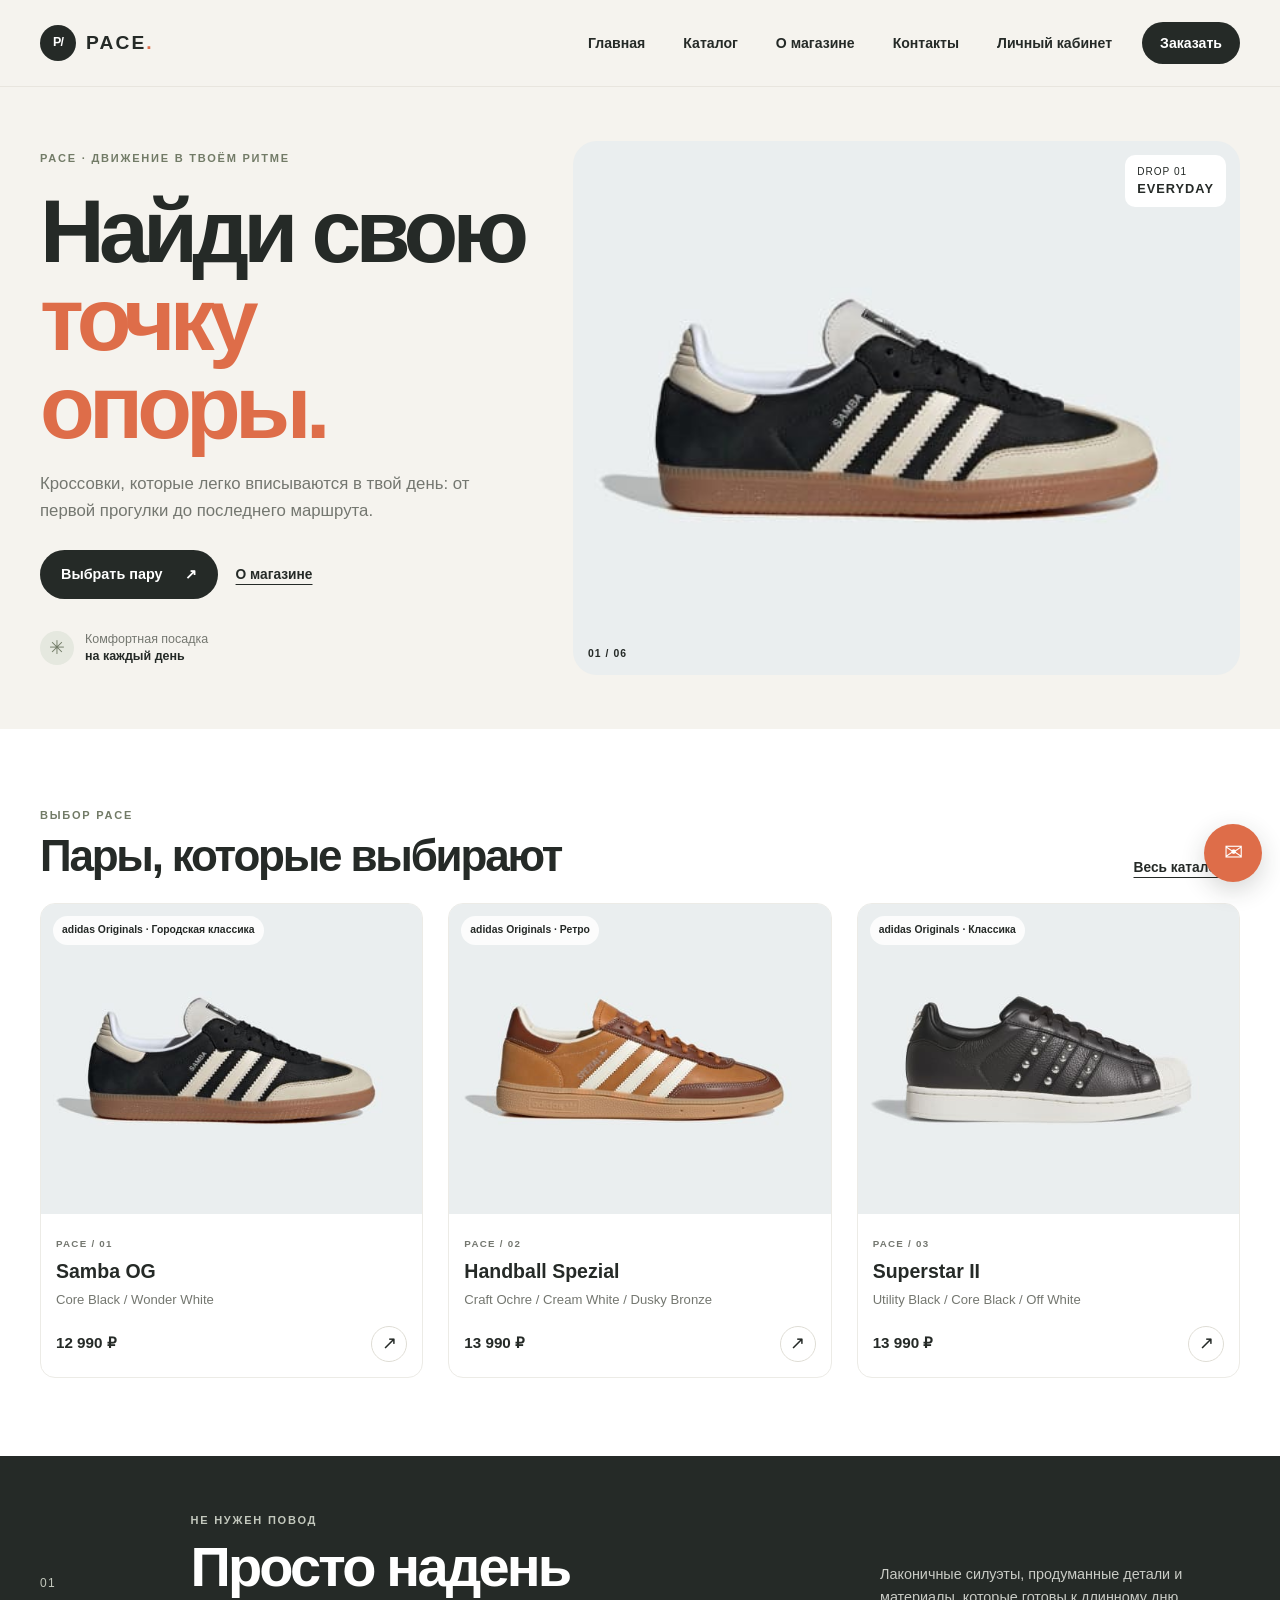
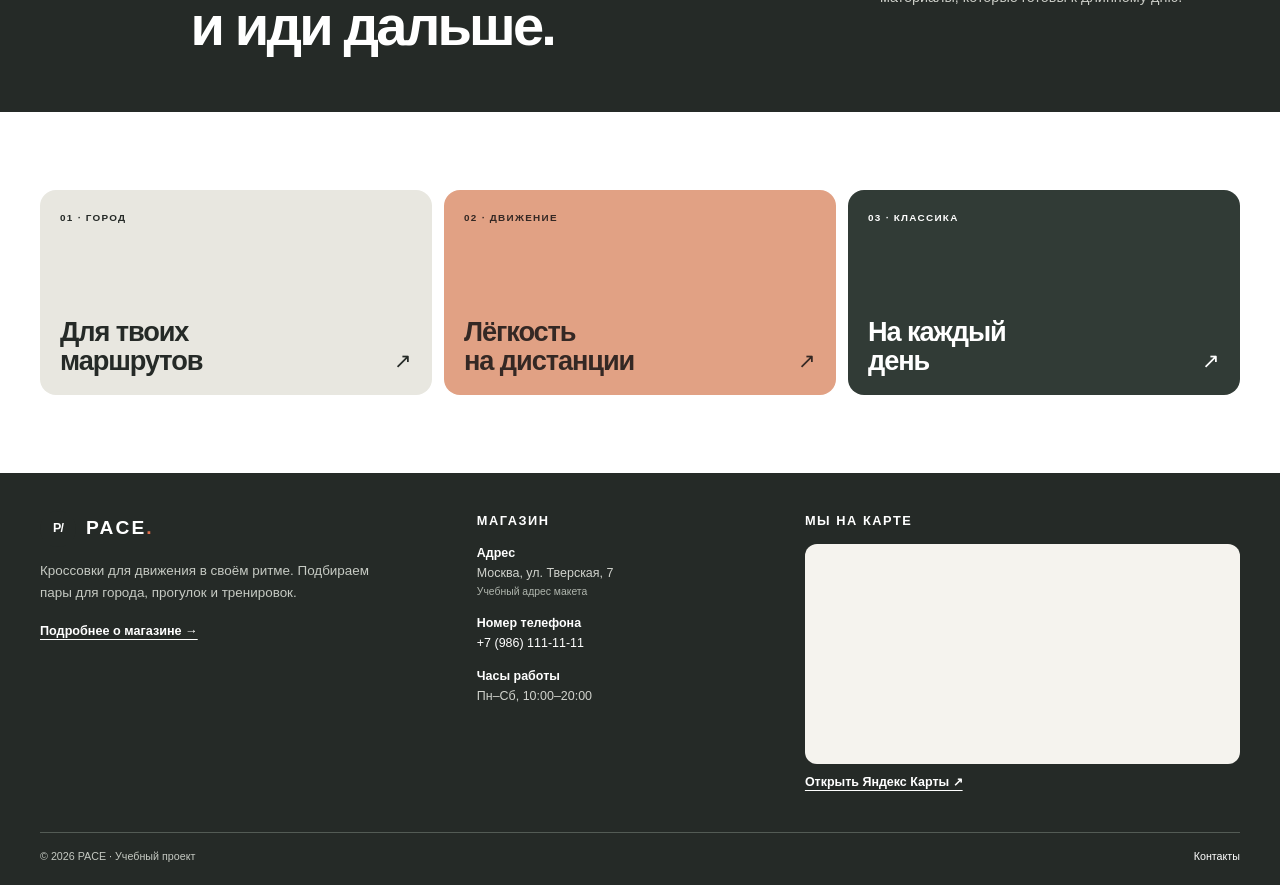
==== commit 47db6375: "Reorder store contact details in footer" ====
--- a/index.html
+++ b/index.html
@@ -1 +1 @@
-<!doctype html><html lang="ru"><head><meta charset="utf-8"><meta name="viewport" content="width=device-width, initial-scale=1"><meta name="theme-color" content="#f5f3ee"><meta name="description" content="PACE — кроссовки для города и активной жизни"><title>Кроссовки для своего ритма — PACE</title><link rel="icon" href="images/pace-favicon.svg" type="image/svg+xml"><link rel="stylesheet" href="css/style.css"><link rel="stylesheet" href="css/responsive.css"></head><body><header class="site-header"><div class="container header-inner"><a class="brand" href="index.html" aria-label="PACE — главная"><span class="brand-mark">P/</span><span>PACE<span class="brand-dot">.</span></span></a><button class="menu-toggle" type="button" aria-expanded="false" aria-controls="site-nav" aria-label="Открыть меню"><span></span><span></span></button><nav class="site-nav" id="site-nav" aria-label="Главная навигация"><a href="index.html">Главная</a><a href="catalog.html">Каталог</a><a href="about.html">О магазине</a><a href="contacts.html">Контакты</a><a href="account.html">Личный кабинет</a><a class="nav-order" href="order.html">Заказать</a></nav></div></header><main><section class="hero"><div class="container hero-layout"><div class="hero-copy"><span class="eyebrow">PACE · ДВИЖЕНИЕ В ТВОЁМ РИТМЕ</span><h1>Найди свою<br><em>точку опоры.</em></h1><p>Кроссовки, которые легко вписываются в твой день: от первой прогулки до последнего маршрута.</p><div class="hero-actions"><a class="button button-dark" href="catalog.html">Выбрать пару <span aria-hidden="true">↗</span></a><a class="text-link" href="about.html">О магазине</a></div><div class="hero-note"><span class="note-mark">✳</span><span>Комфортная посадка<br><strong>на каждый день</strong></span></div></div><div class="hero-visual"><picture><source media="(min-width: 768px)" srcset="images/real/adidas-samba-og.jpg"><img src="images/real/hoka-clifton-10.jpg" alt="Официальная фотография кроссовок из каталога PACE" width="720" height="600" fetchpriority="high"></picture><span class="hero-tag">DROP 01<br><b>EVERYDAY</b></span><span class="hero-index">01 / 06</span></div></div></section><section class="section-block"><div class="container"><div class="section-heading"><div><span class="eyebrow">ВЫБОР PACE</span><h2>Пары, которые выбирают</h2></div><a class="text-link" href="catalog.html">Весь каталог →</a></div><div class="product-grid" data-featured></div></div></section><section class="story-band"><div class="container story-layout"><span class="story-number">01</span><div><span class="eyebrow">НЕ НУЖЕН ПОВОД</span><h2>Просто надень<br>и иди дальше.</h2></div><p>Лаконичные силуэты, продуманные детали и материалы, которые готовы к длинному дню.</p></div></section><section class="section-block"><div class="container category-grid"><a class="category-tile category-light" href="catalog.html?type=городские"><span>01 · ГОРОД</span><b>Для твоих<br>маршрутов</b><span class="tile-arrow">↗</span></a><a class="category-tile category-orange" href="catalog.html?type=беговые"><span>02 · ДВИЖЕНИЕ</span><b>Лёгкость<br>на дистанции</b><span class="tile-arrow">↗</span></a><a class="category-tile category-dark" href="catalog.html?type=классика"><span>03 · КЛАССИКА</span><b>На каждый<br>день</b><span class="tile-arrow">↗</span></a></div></section></main><footer class="site-footer"><div class="container footer-grid"><div class="footer-about"><a class="brand footer-brand" href="index.html"><span class="brand-mark">P/</span><span>PACE<span class="brand-dot">.</span></span></a><p>Кроссовки для движения в своём ритме. Подбираем пары для города, прогулок и тренировок.</p><a class="footer-more" href="about.html">Подробнее о магазине →</a></div><div class="footer-details"><h2>Магазин</h2><p><strong>Часы работы</strong><br>Пн–Сб, 10:00–20:00</p><p><strong>Телефон</strong><br><a href="tel:+79861111111">+7 (986) 111-11-11</a></p><p class="demo-address">Москва, ул. Тверская, 7 <small>Учебный адрес макета</small></p></div><div class="footer-map"><h2>Мы на карте</h2><iframe title="Демонстрационная точка магазина PACE на Яндекс Картах" src="https://yandex.ru/map-widget/v1/?ll=37.6058%2C55.7602&z=15&mode=search&text=Москва%2C%20улица%20Тверская%2C%207" loading="lazy" referrerpolicy="no-referrer-when-downgrade"></iframe><a href="https://yandex.ru/maps/?ll=37.6058%2C55.7602&z=15&text=Москва%2C%20улица%20Тверская%2C%207" target="_blank" rel="noopener noreferrer">Открыть Яндекс Карты ↗</a></div><div class="footer-bottom"><span>© 2026 PACE · Учебный проект</span><a href="contacts.html">Контакты</a></div></div></footer><script src="js/main.js"></script></body></html>+<!doctype html><html lang="ru"><head><meta charset="utf-8"><meta name="viewport" content="width=device-width, initial-scale=1"><meta name="theme-color" content="#f5f3ee"><meta name="description" content="PACE — кроссовки для города и активной жизни"><title>Кроссовки для своего ритма — PACE</title><link rel="icon" href="images/pace-favicon.svg" type="image/svg+xml"><link rel="stylesheet" href="css/style.css"><link rel="stylesheet" href="css/responsive.css"></head><body><header class="site-header"><div class="container header-inner"><a class="brand" href="index.html" aria-label="PACE — главная"><span class="brand-mark">P/</span><span>PACE<span class="brand-dot">.</span></span></a><button class="menu-toggle" type="button" aria-expanded="false" aria-controls="site-nav" aria-label="Открыть меню"><span></span><span></span></button><nav class="site-nav" id="site-nav" aria-label="Главная навигация"><a href="index.html">Главная</a><a href="catalog.html">Каталог</a><a href="about.html">О магазине</a><a href="contacts.html">Контакты</a><a href="account.html">Личный кабинет</a><a class="nav-order" href="order.html">Заказать</a></nav></div></header><main><section class="hero"><div class="container hero-layout"><div class="hero-copy"><span class="eyebrow">PACE · ДВИЖЕНИЕ В ТВОЁМ РИТМЕ</span><h1>Найди свою<br><em>точку опоры.</em></h1><p>Кроссовки, которые легко вписываются в твой день: от первой прогулки до последнего маршрута.</p><div class="hero-actions"><a class="button button-dark" href="catalog.html">Выбрать пару <span aria-hidden="true">↗</span></a><a class="text-link" href="about.html">О магазине</a></div><div class="hero-note"><span class="note-mark">✳</span><span>Комфортная посадка<br><strong>на каждый день</strong></span></div></div><div class="hero-visual"><picture><source media="(min-width: 768px)" srcset="images/real/adidas-samba-og.jpg"><img src="images/real/hoka-clifton-10.jpg" alt="Официальная фотография кроссовок из каталога PACE" width="720" height="600" fetchpriority="high"></picture><span class="hero-tag">DROP 01<br><b>EVERYDAY</b></span><span class="hero-index">01 / 06</span></div></div></section><section class="section-block"><div class="container"><div class="section-heading"><div><span class="eyebrow">ВЫБОР PACE</span><h2>Пары, которые выбирают</h2></div><a class="text-link" href="catalog.html">Весь каталог →</a></div><div class="product-grid" data-featured></div></div></section><section class="story-band"><div class="container story-layout"><span class="story-number">01</span><div><span class="eyebrow">НЕ НУЖЕН ПОВОД</span><h2>Просто надень<br>и иди дальше.</h2></div><p>Лаконичные силуэты, продуманные детали и материалы, которые готовы к длинному дню.</p></div></section><section class="section-block"><div class="container category-grid"><a class="category-tile category-light" href="catalog.html?type=городские"><span>01 · ГОРОД</span><b>Для твоих<br>маршрутов</b><span class="tile-arrow">↗</span></a><a class="category-tile category-orange" href="catalog.html?type=беговые"><span>02 · ДВИЖЕНИЕ</span><b>Лёгкость<br>на дистанции</b><span class="tile-arrow">↗</span></a><a class="category-tile category-dark" href="catalog.html?type=классика"><span>03 · КЛАССИКА</span><b>На каждый<br>день</b><span class="tile-arrow">↗</span></a></div></section></main><footer class="site-footer"><div class="container footer-grid"><div class="footer-about"><a class="brand footer-brand" href="index.html"><span class="brand-mark">P/</span><span>PACE<span class="brand-dot">.</span></span></a><p>Кроссовки для движения в своём ритме. Подбираем пары для города, прогулок и тренировок.</p><a class="footer-more" href="about.html">Подробнее о магазине →</a></div><div class="footer-details"><h2>Магазин</h2><p class="demo-address"><strong>Адрес</strong><br>Москва, ул. Тверская, 7 <small>Учебный адрес макета</small></p><p><strong>Номер телефона</strong><br><a href="tel:+79861111111">+7 (986) 111-11-11</a></p><p><strong>Часы работы</strong><br>Пн–Сб, 10:00–20:00</p></div><div class="footer-map"><h2>Мы на карте</h2><iframe title="Демонстрационная точка магазина PACE на Яндекс Картах" src="https://yandex.ru/map-widget/v1/?ll=37.6058%2C55.7602&z=15&mode=search&text=Москва%2C%20улица%20Тверская%2C%207" loading="lazy" referrerpolicy="no-referrer-when-downgrade"></iframe><a href="https://yandex.ru/maps/?ll=37.6058%2C55.7602&z=15&text=Москва%2C%20улица%20Тверская%2C%207" target="_blank" rel="noopener noreferrer">Открыть Яндекс Карты ↗</a></div><div class="footer-bottom"><span>© 2026 PACE · Учебный проект</span><a href="contacts.html">Контакты</a></div></div></footer><script src="js/main.js"></script></body></html>
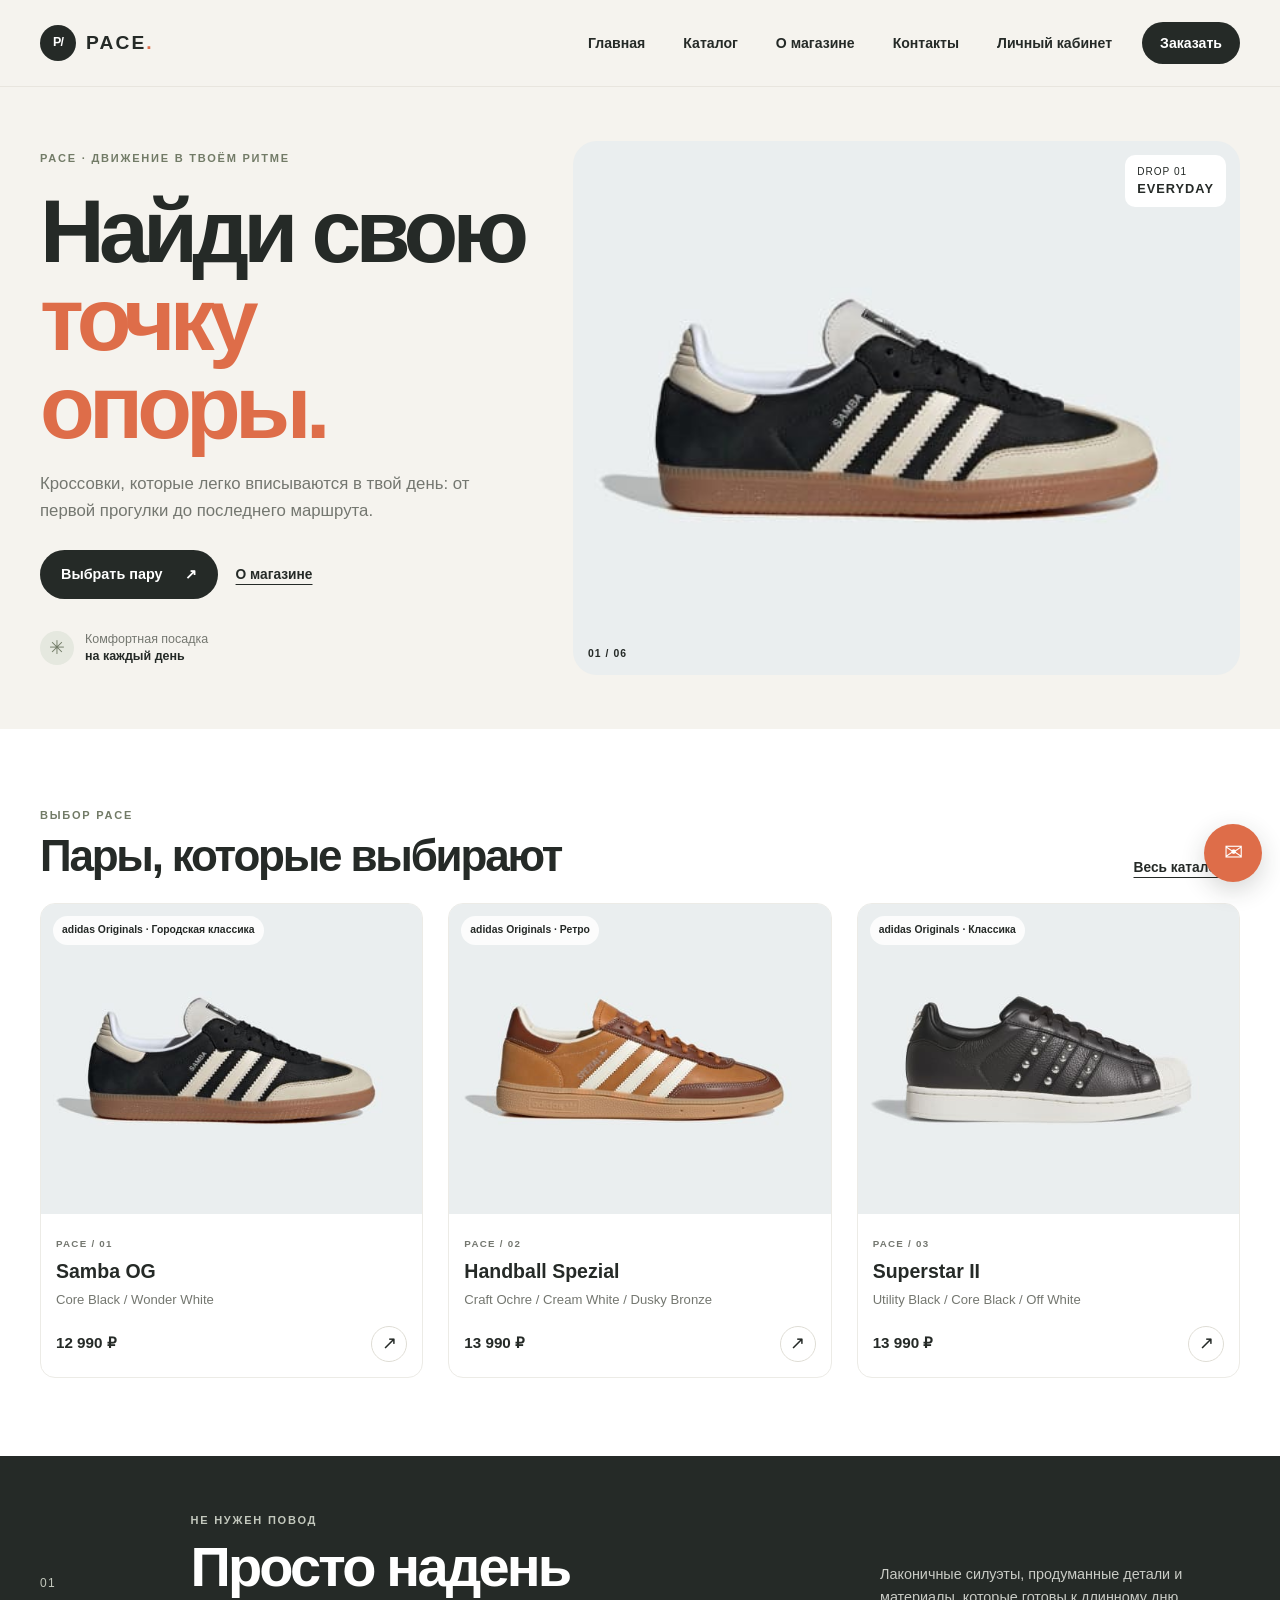
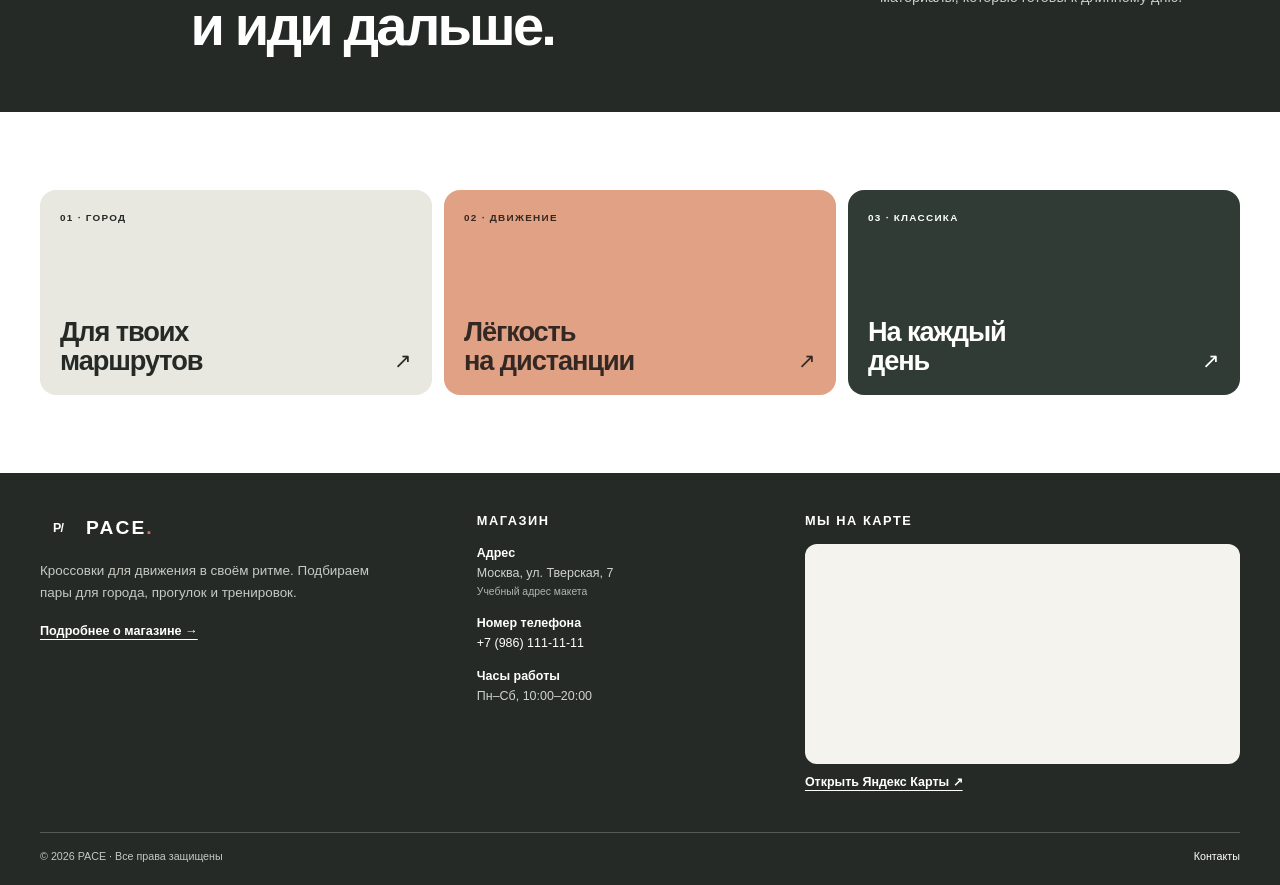
==== commit ba3a9424: "Update footer rights notice" ====
--- a/index.html
+++ b/index.html
@@ -1 +1 @@
-<!doctype html><html lang="ru"><head><meta charset="utf-8"><meta name="viewport" content="width=device-width, initial-scale=1"><meta name="theme-color" content="#f5f3ee"><meta name="description" content="PACE — кроссовки для города и активной жизни"><title>Кроссовки для своего ритма — PACE</title><link rel="icon" href="images/pace-favicon.svg" type="image/svg+xml"><link rel="stylesheet" href="css/style.css"><link rel="stylesheet" href="css/responsive.css"></head><body><header class="site-header"><div class="container header-inner"><a class="brand" href="index.html" aria-label="PACE — главная"><span class="brand-mark">P/</span><span>PACE<span class="brand-dot">.</span></span></a><button class="menu-toggle" type="button" aria-expanded="false" aria-controls="site-nav" aria-label="Открыть меню"><span></span><span></span></button><nav class="site-nav" id="site-nav" aria-label="Главная навигация"><a href="index.html">Главная</a><a href="catalog.html">Каталог</a><a href="about.html">О магазине</a><a href="contacts.html">Контакты</a><a href="account.html">Личный кабинет</a><a class="nav-order" href="order.html">Заказать</a></nav></div></header><main><section class="hero"><div class="container hero-layout"><div class="hero-copy"><span class="eyebrow">PACE · ДВИЖЕНИЕ В ТВОЁМ РИТМЕ</span><h1>Найди свою<br><em>точку опоры.</em></h1><p>Кроссовки, которые легко вписываются в твой день: от первой прогулки до последнего маршрута.</p><div class="hero-actions"><a class="button button-dark" href="catalog.html">Выбрать пару <span aria-hidden="true">↗</span></a><a class="text-link" href="about.html">О магазине</a></div><div class="hero-note"><span class="note-mark">✳</span><span>Комфортная посадка<br><strong>на каждый день</strong></span></div></div><div class="hero-visual"><picture><source media="(min-width: 768px)" srcset="images/real/adidas-samba-og.jpg"><img src="images/real/hoka-clifton-10.jpg" alt="Официальная фотография кроссовок из каталога PACE" width="720" height="600" fetchpriority="high"></picture><span class="hero-tag">DROP 01<br><b>EVERYDAY</b></span><span class="hero-index">01 / 06</span></div></div></section><section class="section-block"><div class="container"><div class="section-heading"><div><span class="eyebrow">ВЫБОР PACE</span><h2>Пары, которые выбирают</h2></div><a class="text-link" href="catalog.html">Весь каталог →</a></div><div class="product-grid" data-featured></div></div></section><section class="story-band"><div class="container story-layout"><span class="story-number">01</span><div><span class="eyebrow">НЕ НУЖЕН ПОВОД</span><h2>Просто надень<br>и иди дальше.</h2></div><p>Лаконичные силуэты, продуманные детали и материалы, которые готовы к длинному дню.</p></div></section><section class="section-block"><div class="container category-grid"><a class="category-tile category-light" href="catalog.html?type=городские"><span>01 · ГОРОД</span><b>Для твоих<br>маршрутов</b><span class="tile-arrow">↗</span></a><a class="category-tile category-orange" href="catalog.html?type=беговые"><span>02 · ДВИЖЕНИЕ</span><b>Лёгкость<br>на дистанции</b><span class="tile-arrow">↗</span></a><a class="category-tile category-dark" href="catalog.html?type=классика"><span>03 · КЛАССИКА</span><b>На каждый<br>день</b><span class="tile-arrow">↗</span></a></div></section></main><footer class="site-footer"><div class="container footer-grid"><div class="footer-about"><a class="brand footer-brand" href="index.html"><span class="brand-mark">P/</span><span>PACE<span class="brand-dot">.</span></span></a><p>Кроссовки для движения в своём ритме. Подбираем пары для города, прогулок и тренировок.</p><a class="footer-more" href="about.html">Подробнее о магазине →</a></div><div class="footer-details"><h2>Магазин</h2><p class="demo-address"><strong>Адрес</strong><br>Москва, ул. Тверская, 7 <small>Учебный адрес макета</small></p><p><strong>Номер телефона</strong><br><a href="tel:+79861111111">+7 (986) 111-11-11</a></p><p><strong>Часы работы</strong><br>Пн–Сб, 10:00–20:00</p></div><div class="footer-map"><h2>Мы на карте</h2><iframe title="Демонстрационная точка магазина PACE на Яндекс Картах" src="https://yandex.ru/map-widget/v1/?ll=37.6058%2C55.7602&z=15&mode=search&text=Москва%2C%20улица%20Тверская%2C%207" loading="lazy" referrerpolicy="no-referrer-when-downgrade"></iframe><a href="https://yandex.ru/maps/?ll=37.6058%2C55.7602&z=15&text=Москва%2C%20улица%20Тверская%2C%207" target="_blank" rel="noopener noreferrer">Открыть Яндекс Карты ↗</a></div><div class="footer-bottom"><span>© 2026 PACE · Учебный проект</span><a href="contacts.html">Контакты</a></div></div></footer><script src="js/main.js"></script></body></html>+<!doctype html><html lang="ru"><head><meta charset="utf-8"><meta name="viewport" content="width=device-width, initial-scale=1"><meta name="theme-color" content="#f5f3ee"><meta name="description" content="PACE — кроссовки для города и активной жизни"><title>Кроссовки для своего ритма — PACE</title><link rel="icon" href="images/pace-favicon.svg" type="image/svg+xml"><link rel="stylesheet" href="css/style.css"><link rel="stylesheet" href="css/responsive.css"></head><body><header class="site-header"><div class="container header-inner"><a class="brand" href="index.html" aria-label="PACE — главная"><span class="brand-mark">P/</span><span>PACE<span class="brand-dot">.</span></span></a><button class="menu-toggle" type="button" aria-expanded="false" aria-controls="site-nav" aria-label="Открыть меню"><span></span><span></span></button><nav class="site-nav" id="site-nav" aria-label="Главная навигация"><a href="index.html">Главная</a><a href="catalog.html">Каталог</a><a href="about.html">О магазине</a><a href="contacts.html">Контакты</a><a href="account.html">Личный кабинет</a><a class="nav-order" href="order.html">Заказать</a></nav></div></header><main><section class="hero"><div class="container hero-layout"><div class="hero-copy"><span class="eyebrow">PACE · ДВИЖЕНИЕ В ТВОЁМ РИТМЕ</span><h1>Найди свою<br><em>точку опоры.</em></h1><p>Кроссовки, которые легко вписываются в твой день: от первой прогулки до последнего маршрута.</p><div class="hero-actions"><a class="button button-dark" href="catalog.html">Выбрать пару <span aria-hidden="true">↗</span></a><a class="text-link" href="about.html">О магазине</a></div><div class="hero-note"><span class="note-mark">✳</span><span>Комфортная посадка<br><strong>на каждый день</strong></span></div></div><div class="hero-visual"><picture><source media="(min-width: 768px)" srcset="images/real/adidas-samba-og.jpg"><img src="images/real/hoka-clifton-10.jpg" alt="Официальная фотография кроссовок из каталога PACE" width="720" height="600" fetchpriority="high"></picture><span class="hero-tag">DROP 01<br><b>EVERYDAY</b></span><span class="hero-index">01 / 06</span></div></div></section><section class="section-block"><div class="container"><div class="section-heading"><div><span class="eyebrow">ВЫБОР PACE</span><h2>Пары, которые выбирают</h2></div><a class="text-link" href="catalog.html">Весь каталог →</a></div><div class="product-grid" data-featured></div></div></section><section class="story-band"><div class="container story-layout"><span class="story-number">01</span><div><span class="eyebrow">НЕ НУЖЕН ПОВОД</span><h2>Просто надень<br>и иди дальше.</h2></div><p>Лаконичные силуэты, продуманные детали и материалы, которые готовы к длинному дню.</p></div></section><section class="section-block"><div class="container category-grid"><a class="category-tile category-light" href="catalog.html?type=городские"><span>01 · ГОРОД</span><b>Для твоих<br>маршрутов</b><span class="tile-arrow">↗</span></a><a class="category-tile category-orange" href="catalog.html?type=беговые"><span>02 · ДВИЖЕНИЕ</span><b>Лёгкость<br>на дистанции</b><span class="tile-arrow">↗</span></a><a class="category-tile category-dark" href="catalog.html?type=классика"><span>03 · КЛАССИКА</span><b>На каждый<br>день</b><span class="tile-arrow">↗</span></a></div></section></main><footer class="site-footer"><div class="container footer-grid"><div class="footer-about"><a class="brand footer-brand" href="index.html"><span class="brand-mark">P/</span><span>PACE<span class="brand-dot">.</span></span></a><p>Кроссовки для движения в своём ритме. Подбираем пары для города, прогулок и тренировок.</p><a class="footer-more" href="about.html">Подробнее о магазине →</a></div><div class="footer-details"><h2>Магазин</h2><p class="demo-address"><strong>Адрес</strong><br>Москва, ул. Тверская, 7 <small>Учебный адрес макета</small></p><p><strong>Номер телефона</strong><br><a href="tel:+79861111111">+7 (986) 111-11-11</a></p><p><strong>Часы работы</strong><br>Пн–Сб, 10:00–20:00</p></div><div class="footer-map"><h2>Мы на карте</h2><iframe title="Демонстрационная точка магазина PACE на Яндекс Картах" src="https://yandex.ru/map-widget/v1/?ll=37.6058%2C55.7602&z=15&mode=search&text=Москва%2C%20улица%20Тверская%2C%207" loading="lazy" referrerpolicy="no-referrer-when-downgrade"></iframe><a href="https://yandex.ru/maps/?ll=37.6058%2C55.7602&z=15&text=Москва%2C%20улица%20Тверская%2C%207" target="_blank" rel="noopener noreferrer">Открыть Яндекс Карты ↗</a></div><div class="footer-bottom"><span>© 2026 PACE · Все права защищены</span><a href="contacts.html">Контакты</a></div></div></footer><script src="js/main.js"></script></body></html>
